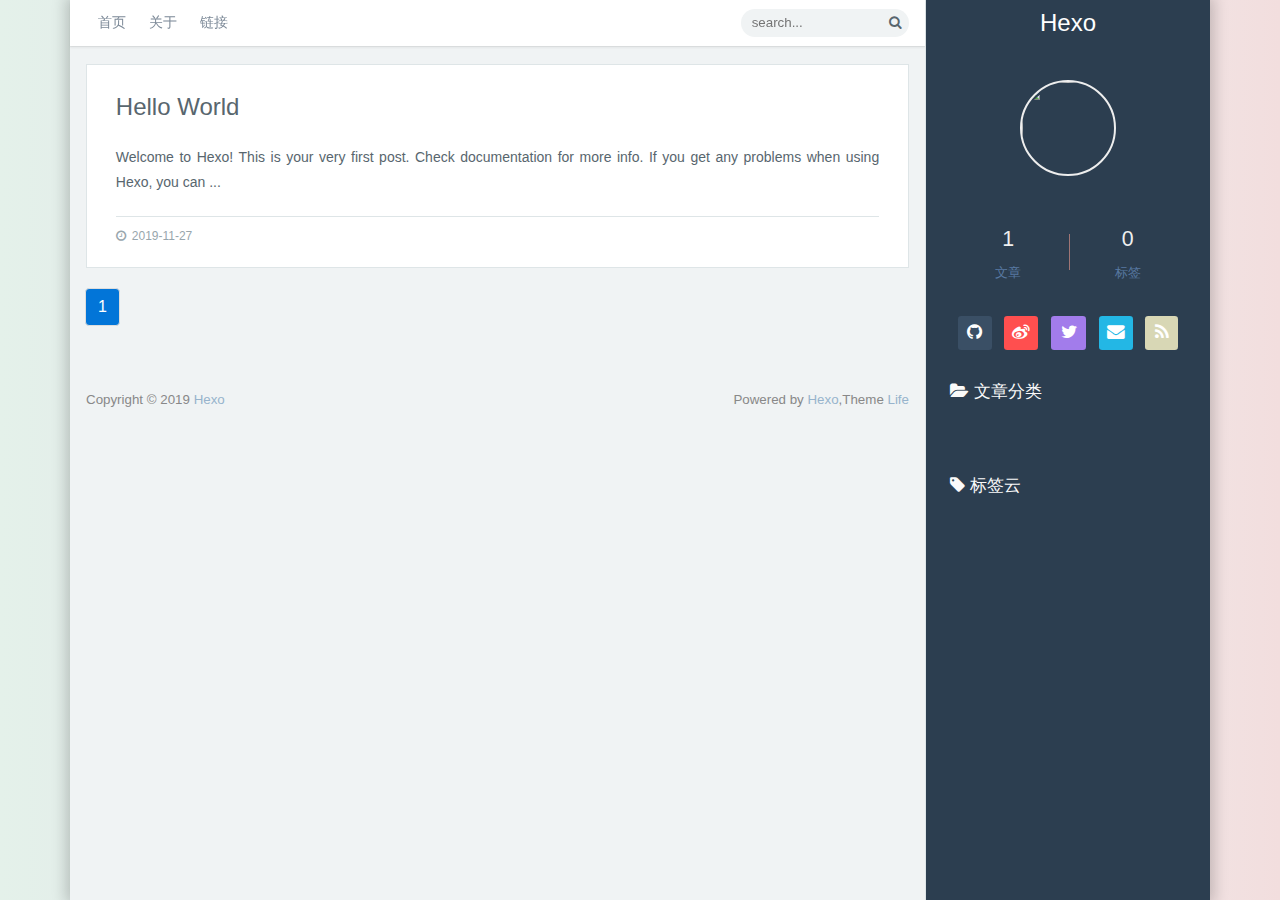
==== archives/index.html @ 5ae87227 "Site updated: 2019-11-27 18:50:11" ====
<!doctype html>
<html lang="en">
<head>
  <meta charset="UTF-8">
  <meta http-equiv="X-UA-Compatible" content="IE=edge, chrome=1">
  <meta name="renderer" content="webkit">
  <meta name="viewport" content="width=device-width, initial-scale=1, maximum-scale=1, shrink-to-fit=no", user-scalable=no">
  <title>ArchivesHexo</title>
  <link rel="shortcut icon" href="">
  
    
    
      <link rel="stylesheet" href="/css/bootstrap.min.css">
    
      <link rel="stylesheet" href="/css/font-awesome.min.css">
    
      <link rel="stylesheet" href="/css/atom-one-dark.css">
    
      <link rel="stylesheet" href="/css/jquery.fancybox.css">
    
      <link rel="stylesheet" href="/css/nprogress.min.css">
    
      <link rel="stylesheet" href="/css/valine.css">
    
      <link rel="stylesheet" href="/css/life.css">
    
  

  

  <!-- jQuery first, then Tether, then Bootstrap JS. -->
  
  
  
    <script src="/js/jquery-2.2.4.min.js"></script>
  
    <script src="https://cdn1.lncld.net/static/js/3.1.0/av-min.js"></script>
  
    <script src="/js/jquery.pjax.js"></script>
  
    <script src="/js/nprogress.min.js"></script>
  
    <script src="/js/tether.min.js"></script>
  
    <script src="/js/bootstrap.min.js"></script>
  
    <script src="/js/highlight.min.js"></script>
  
    <script src="/js/highlightjs-line-numbers.min.js"></script>
  
    <script src="/js/jquery.fancybox.js"></script>
  
    <script src="/js/jquery.qrcode.min.js"></script>
  
    <script src="/js/Valine.min.js"></script>
  
  
</head>
<body>
<script>AV.init({appId:'',appKey:''});</script>
<script type="text/javascript">
      var config = {
            ClasS: 'Counter',
            el:'.views',
            elP: '.views-post'
      }
</script>
<div class="container">
    <div class="row blog-box-shadow">
        <!--博客主栏开始-->
        <div class="col-xl-9 col-lg-12 blog-main" id="pjax-box">
            <header class="blog-header">
                <a href="http://yoursite.com" class="blog-header-mobile-title">Hexo</a>
                <a href="javascript:;" target="_blank" rel="noopener" class="blog-header-navbar-btn"><i class="fa fa-bars"></i></a>
                <nav class="blog-header-navbar blog-header-fixed">
                    <ul class="blog-navbar-links">
                        
                          <li class="blog-nav-item"><a href="/" class="transition">首页</a></li>
                        
                          <li class="blog-nav-item"><a href="/about/" class="transition">关于</a></li>
                        
                          <li class="blog-nav-item"><a href="/links/" class="transition">链接</a></li>
                        
                        <div class="blog-navbar-right">
                            <form action="">
                                <div class="input-group">
                                    <input type="text" class="blog-header-search" placeholder="search...">
                                    <buttn type="submit" class="blog-header-search-btn"><i class="fa fa-search"></i></buttn>
                                </div>
                            </form>
                        </div>
                    </ul>
                </nav>
            </header>
                
<div class="blog-main-post">
	<div class="index-post-br"></div>
  



<article class="blog-post-block">
    

    <div class="blog-post-block-padding">
        <a href="/2019/11/27/hello-world/">Hello World</a>
        <section>
            
                
                Welcome to Hexo! This is your very first post. Check documentation for more info. If you get any problems when using Hexo, you can
                ...
            
        </section>
        <footer>
        
            <time datetime="2019-11-27T10:10:55.042Z"><i class="fa fa-clock-o"></i>2019-11-27</time>
        
        
        
        
        
        </footer>
    </div>
</article>



  
    <nav id="pagination" class="blog-pagination">
            <span class="page-number current">1</span>
    </nav>

 </div>

                
            <footer class="blog-footer">
                <p class="blog-footer-left">Copyright ©  2019 <a href="http://yoursite.com">Hexo</a></p>
                <p class="blog-footer-right">Powered by <a href="https://hexo.io" target="_blank">Hexo</a>,Theme <a href="https://note.isweic.com/themes-life/" target="_blank">Life</a></p>
            </footer>
        </div><!--博客主栏结束-->
        <!--博客侧边栏开始-->
        <div class="col-xl-3 blog-sidebar">
            <div class="blog-sidebar-title">
                <a href="">Hexo</a>
            </div>
            <div class="blog-sidebar-logo">
                <img src="http://dl.weic96.cn/logo.png">
            </div>
            <div class="blog-sidebar-count blog-sidebar-padding">
                <div class="blog-sidebar-count-left">
                    <p class="blog-sidebar-count-p">1</p>
                    <span class="blog-sidebar-count-span">文章</span>
                </div>
                <div class="blog-sidebar-count-right">
                    <p class="blog-sidebar-count-p">0</p>
                    <span class="blog-sidebar-count-span">标签</span>
                </div>
                <div style="clear: both;"></div>
            </div>
            <div class="blog-sidebar-icon blog-sidebar-padding">
                <ul>
                    <li><a href="" class="icon-github" target="_blank" data-toggle="tooltip" data-placement="top" title="Github"><i class="fa fa-github"></i></a></li>
                    <li><a href="" class="icon-weibo" target="_blank" data-toggle="tooltip" data-placement="top" title="新浪微博"><i class="fa fa-weibo"></i></a></li>
                    <li><a href="" class="icon-twitter" target="_blank" data-toggle="tooltip" data-placement="top" title="Twitter"><i class="fa fa-twitter"></i></a></li>
                    <!--<li><a href="" class="icon-facebook" target="_blank" data-toggle="tooltip" data-placement="top" title="FaceBook"><i class="fa fa-facebook"></i></a></li>-->
                    <li><a href="mailto:" class="icon-email" data-toggle="tooltip" data-placement="top" title="E-Mail"><i class="fa fa-envelope"></i></a></li>
                    <li><a href="" class="icon-rss" data-toggle="tooltip" target="_blank" data-placement="top" title="RSS"><i class="fa fa-rss"></i></a></li>
                </ul>
            </div>
            <div class="blog-sidebar-categories">
                <h4 class="blog-sidebar-h4"><i class="fa fa-folder-open"></i>&nbsp;文章分类</h4>
                <ul class="list-group blog-sidebar-padding">
                  
                </ul>
            </div>
            <div class="blog-sidebar-tags">
                <h4 class="blog-sidebar-h4"><i class="fa fa-tag"></i>&nbsp;标签云</h4>
                <ul class="blog-sidebar-tags-ul blog-sidebar-padding">
                  
                </ul>
            </div>
            <script>
              // 博客侧栏标签云随机色
              var tag_cloud = $('.tag-could');
              tag_cloud.each(function () {
                  var Cnum = 9;
                  var Crand = parseInt(Math.random() * Cnum);
                  $(this).addClass("tag-could" + Crand);
              })
            </script>
            <!--返回顶部按钮-->
            <div class="retop">
                <i class="fa fa-angle-up"></i>
            </div>
        </div><!--博客侧边栏结束-->
    </div>
</div>
<script src="/js/LeanStatistics.min.js"></script>
<script src="/js/Life.js"></script>
<script type="text/javascript">
    hljs.initHighlightingOnLoad();
    hljs.initLineNumbersOnLoad();
    otherF();
    LeanStatistics();
    $(document).pjax('a', '#pjax-box', {fragment:'#pjax-box', timeout:8000}).on('pjax:complete', function() {
      $('pre code').each(function(i, block){
        hljs.highlightBlock(block);
      })
      $('code.hljs').each(function(i, block) {
        hljs.lineNumbersBlock(block);
      });
      LeanStatistics();
    }).on('pjax:start', function() { NProgress.start(); }).on('pjax:end',   function() {
      NProgress.done();
      otherF();
    });
</script>
</body>
</html>
---- css/atom-one-dark.css ----
/*

Atom One Dark by Daniel Gamage
Original One Dark Syntax theme from https://github.com/atom/one-dark-syntax

base:    #282c34
mono-1:  #abb2bf
mono-2:  #818896
mono-3:  #5c6370
hue-1:   #56b6c2
hue-2:   #61aeee
hue-3:   #c678dd
hue-4:   #98c379
hue-5:   #e06c75
hue-5-2: #be5046
hue-6:   #d19a66
hue-6-2: #e6c07b

*/

.hljs {
  display: block;
  overflow-x: auto;
  padding: 0.5em;
  color: #abb2bf;
  /*background: #282c34;*/
  background: #3c4657;
}

.hljs-comment,
.hljs-quote {
  color: #5c6370;
  font-style: italic;
}

.hljs-doctag,
.hljs-keyword,
.hljs-formula {
  color: #c678dd;
}

.hljs-section,
.hljs-name,
.hljs-selector-tag,
.hljs-deletion,
.hljs-subst {
  color: #e06c75;
}

.hljs-literal {
  color: #56b6c2;
}

.hljs-string,
.hljs-regexp,
.hljs-addition,
.hljs-attribute,
.hljs-meta-string {
  color: #98c379;
}

.hljs-built_in,
.hljs-class .hljs-title {
  color: #e6c07b;
}

.hljs-attr,
.hljs-variable,
.hljs-template-variable,
.hljs-type,
.hljs-selector-class,
.hljs-selector-attr,
.hljs-selector-pseudo,
.hljs-number {
  color: #d19a66;
}

.hljs-symbol,
.hljs-bullet,
.hljs-link,
.hljs-meta,
.hljs-selector-id,
.hljs-title {
  color: #61aeee;
}

.hljs-emphasis {
  font-style: italic;
}

.hljs-strong {
  font-weight: bold;
}

.hljs-link {
  text-decoration: underline;
}
/*代码行号*/
.hljs-line-numbers{
  background-color: #3a4f65;
}
/*.hljs {
  border: 0;
  font-size: 12px;
  display: block;
  margin: 0;
  width: 100%;
}
.hljs ul {
  list-style: decimal;
  margin: 0px 0px 0 40px;
  padding: 0px;
  color: #e0d3d3;
}
.hljs ul li {
  list-style: decimal-leading-zero;
  border-left: 1px solid #3a4f65;
  padding: .4em;
  padding-left: .8em;
  margin: 0;
  line-height: 16px;
}
.hljs ul li:nth-of-type(even) {
  color: inherit;
}*/
/*代码行号*/
---- css/valine.css ----
.valine *{box-sizing:border-box;font-size:.8rem;line-height:1.42857143;color:#555;transition:all .3s ease}.valine .vwrap{margin-bottom:15px;overflow:hidden;position:relative}.valine .vwrap .vcontrol{background:#fdfdfd;font-size:0;display:flex;}.valine .vwrap .vcontrol .vident{font-size:14px;width:100%;display:flex;padding:5px 0;vertical-align:middle}.valine .vwrap .vcontrol .vident .vinput{margin-right:8px;background:#fafdff;border:.06em solid #edf4f8;color:#718c98;}.valine .veditor:focus,.valine .vwrap .vcontrol .vident .vinput:focus{border-color:#c3e5ff;outline:0;}.valine .vwrap .vcontrol .vident .vinput{}.valine .vwrap .vcontrol .vright{font-size:14px;padding:5px 0;display:inline-block;width:15%;text-align:right;vertical-align:middle;}@media screen and (max-width:520px){.valine .vwrap .vcontrol .vident{width:70%;}.valine .vwrap .vcontrol .vident .vinput{width:80%;}.valine .vwrap .vcontrol .vright{width:30%;}}.valine .vwrap .vcontrol input{background:transparent;}.valine .vwrap .vmark{position:absolute;background:rgba(0,0,0,0.65);width:100%;height:100%;left:0;top:0;}.valine .vwrap .vmark .valert{padding:15px 0;}.valine .vwrap .vmark .valert .vtext{color:#fff;padding:15px;font-size:1rem;}.valine .vwrap .vmark .valert .vcode{background:none;border:0;border-bottom:1px solid #edf4f8;}.valine .vwrap .vmark .valert .vcode:focus{border-color:#c3e5ff;}@media screen and (max-width:720px){.valine .vwrap .vmark .valert{padding:30px 0;}.valine .vwrap .vmark .valert .vtext{color:#fff;padding:10px;}}.vbtns{display:flex;padding:0 10px;}.vbtns>button{}.valine .info{font-size:0;padding:.3rem 0;border-bottom:2px dashed rgba(0,0,0,0.08);}.valine .info .count,.valine .info .power{font-size:.875rem;display:inline-block;width:50%;vertical-align:middle;padding:0;color:#333;}.valine .info .power{font-size:.7rem;color:#333;}.valine .info .power>a{color:#4285f4;font-weight:bold;}.valine a{text-decoration:none;color:#555;}.valine a:hover{color:#222;}.valine ul,.valine li{list-style:none;margin:0 auto;padding:0;}.valine .txt-center{text-align:center;}.valine .txt-right{text-align:right;}.valine .pd5{padding:5px;}.valine .pd10{padding:10px;}.valine .veditor{width:100%;height:80px;}.valine .vinput{border:none;resize:none;outline:none;padding:10px;max-width:100%;background:#fafdff;border:.06em solid #edf4f8;color:#718c98;}.valine .vbtn{display:inline-block;background:#33b1ff;border:.06em solid #edf4f8;margin-bottom:0;font-weight:400;text-align:center;vertical-align:middle;-ms-touch-action:manipulation;touch-action:manipulation;cursor:pointer;border:1px solid transparent;white-space:nowrap;padding:12px 10px;font-size:14px;line-height:1.42857143;border-radius:4px;-webkit-user-select:none;-moz-user-select:none;-ms-user-select:none;user-select:none;outline:none;min-width:60px;max-width:100%;width:100%;color:#fff;}.valine .veditor{width:99.9%;height:150px;background:url(../images/textbg.png);background-size:contain;background-repeat:no-repeat;background-position:right;background-color:#fafdff;resize:none;outline:none;padding:5px;max-width:100%;border:.06em solid #edf4f8;border-radius:4px;color:#718c98;font-size:.9rem;-webkit-transition:border-color ease-in-out .15s,-webkit-box-shadow ease-in-out .15s;transition:border-color ease-in-out .15s,-webkit-box-shadow ease-in-out .15s;-o-transition:border-color ease-in-out .15s,box-shadow ease-in-out .15s;transition:border-color ease-in-out .15s,box-shadow ease-in-out .15s;transition:border-color ease-in-out .15s,box-shadow ease-in-out .15s,-webkit-box-shadow ease-in-out .15s;}.valine .vbtn+.vbtn{margin-left:1.25rem}.valine .vbtn:active,.valine .vbtn:hover{color:#3090e4;border-color:#c3e5ff;background-color:#fff}.valine .vempty{padding:1.25px;text-align:center;color:#999;margin-top:2rem;}.valine .vlist{}.valine .vlist .vcard{position:relative;margin-top:1.625rem;}.valine .vlist .vcard .vhead .vimg{width:3.125rem;height:3.125rem;float:left;border-radius:50%;margin-right:.625rem}.valine .vlist .vcard .vhead cite{font-size:1rem;font-style:normal;color:#F55852;margin:0;}.valine .vlist .vcard .vhead cite a{color:#F55852;color:#4c4c4c;font-weight:bolder;}.valine .vlist .vcard .vhead cite a:hover{color:#D7191A}.valine .vlist .vcard .vhead cite .floor{position:absolute;right:0;top:1.25rem;font-size:.565rem;line-height:.565rem;font-weight:500;border-radius:.625rem;display:inline-block;background-color:#f0f0f0;color:#ccc;padding:3px 5px;font-style:normal}.valine .vlist .vcard .vhead .vtime{color:#b3b3b3;font-size:.75rem;line-height:1}.valine .vlist .vcard .vhead .vfooter{padding:5px 0;padding-top:2px;}.valine .vlist .vcard .vhead .vat{display:inline-block;font-size:.7rem;color:#33b1ff;cursor:pointer;float:right;}.valine .vlist .vcard section{overflow:hidden}.valine .vlist .vcard .vcontent{word-wrap:break-word;white-space:pre-wrap;word-break:break-all;text-align:justify;margin-bottom:.75rem;color:#58666e;font-size:.875rem;line-height:2;position:relative}.valine .vlist .vcard .vcontent .at{color:#33b1ff;}.valine .vlist .vcard .vcontent p{margin-bottom:12px;}.valine .vlist .vcard .vcontent a{font-size:.875rem}.valine .vlist .vcard .vcontent pre,.valine .vlist .vcard .vcontent .code,.valine .vlist .vcard .vcontent code{overflow:auto;padding:2px 6px;word-wrap:break-word;color:#555;background:#f5f2f2;border-radius:3px;font-size:.875rem;margin:5px 0}.valine .vlist .vcard .vcontent code{display:inline-block;vertical-align:middle;font-style:normal}.valine .vlist .vcard .vcontent.expand{cursor:pointer;max-height:11.25rem;overflow:hidden}.valine .vlist .vcard .vcontent.expand:before{display:block;content:"";position:absolute;width:100%;left:0;top:0;bottom:3.15rem;pointer-events:none;background:linear-gradient(180deg,rgba(255,255,255,0),rgba(255,255,255,0.9))}.valine .vlist .vcard .vcontent.expand:after{display:block;content:"Click on expand";text-align:center;color:#828586;position:absolute;width:100%;height:3.15rem;line-height:3.15rem;left:0;bottom:0;pointer-events:none;background:rgba(255,255,255,0.9)}.valine .vpage{padding:.35rem}.valine .vpage i{display:inline-block;padding:.05rem .65rem;font-size:.785rem;border:1px solid #f0f0f0;font-style:normal;cursor:pointer}.valine .vpage i+i{margin-left:.35rem}.valine .vpage i.active{border:none;color:#ccc;cursor:default}.valine .clear{content:'';display:block;clear:both}.valine .spinner{margin:0.625rem auto;width:3.15rem;height:1.875rem;text-align:center;font-size:10px}.valine .spinner>div{background-color:#9c9c9c;height:100%;width:.375rem;margin-right:0.19rem;display:inline-block;-webkit-animation:sk-stretchdelay 1.2s infinite ease-in-out;animation:sk-stretchdelay 1.2s infinite ease-in-out}.valine .spinner .r2{-webkit-animation-delay:-1.1s;animation-delay:-1.1s}.valine .spinner .r3{-webkit-animation-delay:-1.0s;animation-delay:-1.0s}.valine .spinner .r4{-webkit-animation-delay:-0.9s;animation-delay:-0.9s}.valine .spinner .r5{-webkit-animation-delay:-0.8s;animation-delay:-0.8s}@-webkit-keyframes sk-stretchdelay{0%,40%,100%{-webkit-transform:scaleY(0.4)}20%{-webkit-transform:scaleY(1)}}@keyframes sk-stretchdelay{0%,40%,100%{transform:scaleY(0.4);-webkit-transform:scaleY(0.4)}20%{transform:scaleY(1);-webkit-transform:scaleY(1)}}
---- css/life.css ----
body{color:#58666e;font-family:"Exo 2","Trebuchet MS",Helvetica,Arial,'PingFang SC','Hiragino Sans GB','STHeiti Light','Microsoft YaHei',SimHei,'WenQuanYi Micro Hei',sans-serif;background:-webkit-linear-gradient(180deg,#f2dede,#f0f3f4,#e1e1ea,#e4f1ea);background:-o-linear-gradient(180deg,#f2dede,#f0f3f4,#e1e1ea,#e4f1ea);background:-moz-linear-gradient(left,#f2dede,#f0f3f4,#e1e1ea,#e4f1ea)}.btn-outline-info.focus,.btn-outline-info:focus,.btn.focus,.btn:focus,a,a:focus,a:hover input,button,button:focus,input:focus{outline:0;-webkit-box-shadow:0 0 0 2px transparent;box-shadow:0 0 0 2px transparent}a:active,a:hover,a:link{text-decoration:none;outline:0}input{outline:0}textarea{resize:none}.list-group-item{background:0 0;padding:.4rem .8rem;border:1px solid #416382}.badge-default{background:#3a4f65;color:#fafafa}.tooltip{font-size:9pt;font-weight:200}.tooltip-inner{background:#3a4f65}.tooltip.bs-tether-element-attached-bottom .tooltip-inner::before,.tooltip.tooltip-top .tooltip-inner::before{border-top-color:#3a4f65}.dropdown-menu{padding:0}.dropdown-item{padding:8px;font-size:11pt;color:inherit}.transition{-webkit-transition:all 3s;-moz-transition:all 3s;-ms-transition:all 3s;-o-transition:all 3s;transition:all .3s}.retop{cursor:pointer;position:fixed;width:284px;bottom:0;z-index:999;text-align:center;padding:.4em 0;background:#2c3e50;-webkit-box-shadow:-4px 0 .5em .4em rgba(0,0,0,.06);-moz-box-shadow:-4px 0 .5em .4em rgba(0,0,0,.06);box-shadow:-4px 0 .5em .4em rgba(0,0,0,.06)}.retop>i{font-size:18pt;color:#fafafa}.page-hight{height:1200px}.blog-header{padding:0;height:auto}.blog-header-fixed{position:fixed;top:0;width:855px;z-index:999}.blog-header .blog-header-navbar{padding:5px 0;background:#fff;-webkit-box-shadow:0 2px 2px rgba(0,0,0,.05),0 1px 0 rgba(0,0,0,.05);-moz-box-shadow:0 2px 2px rgba(0,0,0,.05),0 1px 0 rgba(0,0,0,.05);box-shadow:0 2px 2px rgba(0,0,0,.05),0 1px 0 rgba(0,0,0,.05)}.blog-navbar-links{list-style:none;padding:0 1em}.blog-navbar-links>li{float:left}.blog-navbar-links .blog-nav-item a{position:relative;display:inline-block;font-size:.9rem;padding:.5em .8em;color:#7d8a98}.blog-nav-item a:hover{color:#c1aee6}.blog-nav-item>a>i{padding-right:.4em}.blog-nav-item>a>i:before{font-weight:200}.blog-navbar-right{float:right;padding-top:.24em}.blog-header-search{display:inline-block;padding:.2em .8em;font-size:10pt;color:#58666e;background:#f0f3f4;border:none;border-bottom-left-radius:180px;border-top-left-radius:180px;width:140px}.blog-header-search-btn{display:inline-block;-webkit-appearance:none;-moz-appearance:none;appearance:none;padding:4px 8px;background:#f0f3f4;border:none;color:#58666e;font-size:10pt;font-weight:200;border-bottom-right-radius:180px;border-top-right-radius:180px}.blog-box-shadow{-webkit-box-shadow:0 0 30px rgba(0,0,0,.3);-moz-box-shadow:0 0 4px 4px rgba(255,255,255,.3);box-shadow:0 0 14px 4px rgba(0,0,0,.2)}.blog-header .blog-header-navbar-btn{display:none}.blog-header-mobile-title{display:none}.blog-main{background:#f0f3f4;padding:0}.blog-main-post{padding:4em 1em}.blog-post-block{width:100%;background:#fff;margin-bottom:20px;border:1px solid #dee5e7;padding:0;padding-bottom:1.4em}.blog-post-block-img{width:100%;height:220px;overflow:hidden}.blog-post-block-img>img{width:100%;min-height:100%}.blog-post-block-padding>a{display:block;font-size:1.5em;padding-top:1em;padding-bottom:.6em;margin:0;color:#58666e;font-weight:200}.blog-post-block-padding{padding:0 1.8em}.blog-post-block-padding>section{font-size:10.5pt;line-height:1.8em;color:#58666e;padding:.4em 0}.blog-post-block-padding>section img{max-width:100%;min-height:100%}.blog-post-block-padding>footer{border-top:1px solid #dee5e7;padding-top:.8em;font-size:9pt}.blog-post-block-padding>footer>time{margin-right:1.4em;color:#98a6ad}.blog-post-block-padding>footer>time>i{color:#98a6ad;margin-right:.5em}.blog-post-block-padding>footer>span{margin-right:1.4em;color:#98a6ad}.blog-post-block-padding>footer>span>a{color:#98a6ad}.blog-post-block-padding>footer>span>i{color:#98a6ad;margin-right:.5em}.blog-pagination :first-child{border-top-left-radius:4px;border-bottom-left-radius:4px}.blog-pagination>.space,.blog-pagination>a{position:relative;display:inline-block;padding:.5rem .75rem;margin-left:-1px;line-height:1.25;color:#0275d8;background-color:#fff;border:1px solid #ddd;border-radius:2px}.blog-pagination .current{position:relative;display:inline-block;padding:.5rem .75rem;margin-left:-1px;line-height:1.25;color:#fff;background-color:#0275d8;border:1px solid #ddd}.blog-pagination :last-child{border-top-right-radius:4px;border-bottom-right-radius:4px}.pagination-typecho ol{list-style:none;padding:0}.pagination-typecho ol li{display:inline-block;position:relative;margin-left:-1px;line-height:1.25;border:1px solid #ddd;border-radius:2px}.pagination-typecho ol li a,.pagination-typecho ol li span{display:inline-block;padding:.5rem .75rem;color:#0275d8;background-color:#fff}.page-navigator .current{position:relative;display:inline-block;padding:0;margin-left:-1px;line-height:1.25;border:1px solid #ddd}.page-navigator .current a{display:inline-block;padding:.5rem .75rem;color:#fff;background-color:#0275d8}.blog-sidebar{position:relative;padding:1em 0;padding-top:0;height:auto;background:#2c3e50;border-left:1px solid #dee5e7}.blog-sidebar-padding{padding-left:1.4em;padding-right:1.4em}.blog-sidebar-title{margin-bottom:2em;position:fixed;width:284px;background:#2c3e50;z-index:999}.blog-sidebar-title>a{display:block;text-align:center;font-size:18pt;font-weight:200;color:#fff;padding:5px 0}.blog-sidebar-title-shadow{-webkit-box-shadow:0 .5em .4em rgba(0,0,0,.06);-moz-box-shadow:0 .5em .4em rgba(0,0,0,.06);box-shadow:0 .5em .4em rgba(0,0,0,.06)}.blog-sidebar-logo{padding-bottom:3em;padding-top:5em}.blog-sidebar-logo>img{display:block;margin:0 auto;width:6em;height:6em;border-radius:180px;border:2px solid #eee}.blog-sidebar-h4{position:relative;font-size:1em;color:#fafafa;font-weight:200;font-size:13pt;margin-bottom:1.5em;padding-left:1.4em;padding-right:1.4em;padding-bottom:1em}.blog-sidebar-icon{height:auto;margin-bottom:2em}.blog-sidebar-icon>ul{overflow:hidden;padding:0;margin:0;text-align:center}.blog-sidebar-icon>ul>li{display:inline;list-style:none;padding:4px}.blog-sidebar-icon>ul>li>a{display:inline-block;border-radius:.2em}.blog-sidebar-icon>ul>li>a>i{font-size:1.1em;color:#fff}.icon-github{padding:.3em .6em;background:#3a4f65}.icon-weibo{padding:.3em .5em;background-color:#ff4f4f}.icon-email{padding:.3em .5em;background:#23b7e5}.icon-rss{padding:.3em .6em;background:#d8d7b5}.icon-twitter{padding:.3em .6em;background:#a27ceb}.icon-facebook{padding:.3em .78em;background:#3b5998}.blog-sidebar-count{margin-bottom:2em}.blog-sidebar-count-left{position:relative;width:50%;height:auto;text-align:center;float:left}.blog-sidebar-count-left:before{position:absolute;top:.6em;right:-.1em;content:'';width:1px;height:60%;background-color:#a07575}.blog-sidebar-count-right{width:50%;height:auto;text-align:center;float:left}.blog-sidebar-count-p{color:#efefef;font-size:16pt;margin-bottom:.2em}.blog-sidebar-count-span{color:#5879a2;font-size:10pt}.blog-sidebar-categories{margin-bottom:2em}.list-group-item>a{color:#efdcdc;font-size:10pt;font-weight:400}.blog-sidebar-tags>ul{margin:0}.blog-sidebar-tags>ul>li{list-style:none;display:inline-block}.tag-could{display:inline-block;padding:.2em .4em;margin:.2em 0;font-size:8pt;border-radius:.2em}.tag-could0{background-color:#ff5656;color:#fff}.tag-could1{background-color:#818a91;color:#fff}.tag-could2{background-color:#e0d3d3;color:#5474a0}.tag-could3{background-color:#0275d8;color:#fff}.tag-could4{background-color:#5cb85c;color:#fff}.tag-could5{background-color:#5bc0de;color:#fff}.tag-could6{background-color:#f0ad4e;color:#fff}.tag-could7{background-color:#d9534f;color:#fff}.tag-could8{background-color:#d8d7b5;color:#fff}.tag-could9{background-color:#23b7e5;color:#fff}.blog-footer{bottom:1em;padding:0 1.2em;font-size:10pt;color:#888;width:100%}.blog-footer a{font-size:10pt;color:#97b3cc}.blog-footer>.blog-footer-left{float:left}.blog-footer>.blog-footer-right{float:right}.blog-post-page-title{padding-top:4em;padding-bottom:1em;padding-left:1em;padding-right:1em;background-color:#f6f8f8;border-bottom:1px solid #dee5e7}.blog-post-page-title>h4{margin-bottom:.4em;font-size:18pt;font-weight:200;color:#58666e}.blog-post-page-title>span,.blog-post-page-title>time{font-size:10pt;color:#8a9ba0}.blog-post-page-title>span{padding:0 .6em}.blog-post-page-title>span>a{color:#8a9ba0}.blog-post-page-title i{font-size:10pt;color:#8a9ba0;padding-right:.4em}.blog-post-page-breadcrumb{background-color:#fff;padding:.4em;font-size:10pt;color:#555}.blog-post-page-box{padding:1.5em 1em}.blog-post-page-content{padding:1.8em;margin-bottom:0}section{font-size:11pt;color:#58666e;line-height:32px;text-align:justify;margin-bottom:15px}code,hr,img,ol,pre,section p,ul{margin-bottom:30px}section pre{line-height:24px}section code{line-height:24px}section ul{list-style:disc;list-style-position:inherit}section ul ul{padding-left:18px;list-style:circle;list-style-position:inherit;margin-bottom:0}section mark{background:0 0;color:#8eaef9}section ol{padding-left:0;list-style:decimal;list-style-position:inside}section ol ol{padding-left:24px;list-style:lower-alpha;list-style-position:inside;margin-bottom:0}section a{display:inline-block;color:#f55852;padding-left:.2em;padding-right:.2em}section a:hover{color:#ff6efe}section blockquote{color:#8ba2af;background-color:#2c3e50;border-left:6px solid #ff4f4f;padding:.4em;padding-left:.6em;position:relative;line-height:30px;margin-bottom:30px;font-size:11pt;font-weight:200}section blockquote>p{margin-bottom:0}section hr{border:0;border-bottom:2px dashed #5bc0de}section img{box-shadow:0 2px 10px 2px rgba(0,0,0,.1);max-width:100%;width:100%;display:block;margin:30px auto;border:none}h2,h3,h4,h5,h6,section h1{color:#67798c}section h1{font-size:20pt;margin-top:26px;margin-bottom:30px;padding:.4em 1.8em;margin-left:-1.8em;margin-right:-1.8em}section h2{font-size:18pt;margin-top:22px;margin-bottom:30px;padding:.4em 1.7em;margin-left:-1.32em;margin-right:-1.2em}section h3{font-size:16pt;margin-top:20px;margin-bottom:30px;padding:.4em .9em;margin-left:-1.5em;margin-right:-1.35em}section h4{font-size:14pt;margin-top:14px;margin-bottom:28px;padding:.4em 1.1em;margin-left:-1.7em;margin-right:-1.52em}section h5{font-size:13pt;margin-top:14px;margin-bottom:26px;padding:.4em 1.2em;margin-left:-1.83em;margin-right:-1.64em}section h6{font-size:12pt;margin-top:14px;margin-bottom:24px;padding:.4em 1.4em;margin-left:-2em;margin-right:-1.8em}.blog-post-page-content section h1,.blog-post-page-content section h2,.blog-post-page-content section h3,.blog-post-page-content section h4,.blog-post-page-content section h5,.blog-post-page-content section h6{font-weight:200;background:#e8f9ff;border-left:3px solid #77889a}.blog-post-page-tags{border-top:1px solid #dee5e7;padding-top:.8em}.blog-post-page-tags>a{display:inline-block;padding:.3em .4em;margin:.2em;font-size:9pt;border-radius:.2em}.blog-post-page-readmore{padding:1.5em 1em}.blog-post-page-readmore-prev{float:left}.blog-post-page-readmore-next{float:right}.blog-post-page-readmore-next,.blog-post-page-readmore-prev{display:block;border:1px solid #dee5e7;border-radius:180px;background-color:#fff;padding:.4em 1em;font-size:10pt;color:inherit}#post-donate-btn,#post-qrcode-btn,.post-comments-btn{cursor:pointer}.post-donate-content{padding:0 .8em;text-align:center}.post-qrcode-content{padding:0 .8em;text-align:center}.post-qrcode-content>p{text-align:center}.post-donate-content-img{width:100%;height:auto;border:2px solid #999}.post-qrcode-content-img{display:block;margin:0 auto;width:150px;height:150px;border:2px solid #999}.comments-number-box{width:100%;border-bottom:2px dashed #f0f3f4}.comments-number-box .comments-number{display:inline-block;margin:0;padding-bottom:.3rem}.comment-list{padding:0;margin:0;margin-bottom:2em;list-style:none;overflow-y:auto}.comment-list>li{overflow:auto;margin-bottom:1.5em;position:relative}.comments-author-img{margin-right:.6em;float:left}.comments-author-img img{border-radius:180px;margin:0}.comments-author-name{font-size:11pt;color:#777}.comments-author-name a{font-size:11pt;color:#777}.comments-author-tags{background-color:#0275d8;color:#fff;display:inline-block;padding:.1em .2em;margin:.2em 0;font-size:6pt;border-radius:.2em}.comments-time{font-size:9pt;color:#5bc0de}.comments-content{color:#58666e;font-size:10pt;font-weight:200}.comments-main{float:left}.comment-children{margin-left:2.5em;margin-top:1em}.comment-children>ol{margin:0}.comment-children>ol>li{margin:0;border-bottom:none}.comments-reply-btn{position:absolute;top:0;right:0}.comments-reply-btn a{font-size:6pt;color:#5bc0de}.vcontrol{background:#fdfdfd;font-size:0;display:flex}.vcontrol .vident{font-size:14px;width:100%;display:flex;padding:5px 0;vertical-align:middle}.vcontrol .vident .vinput{margin-right:8px;background:#fafdff;border:.06em solid #edf4f8;color:#718c98}.vcontrol .vident .vinput:focus{border-color:#c3e5ff;outline:0}.vcontrol .vright{font-size:14px;padding:5px 0;display:inline-block;width:15%;text-align:right;vertical-align:middle}@media screen and (max-width:520px){.vcontrol .vident{width:70%}.vcontrol .vident .vinput{width:80%}.vcontrol .vright{width:30%}}.vcontrol input{background:0 0}.vmark{position:absolute;background:rgba(0,0,0,.65);width:100%;height:100%;left:0;top:0}.vmark .valert{padding:15px 0}.vmark .valert .vtext{color:#fff;padding:15px;font-size:1rem}.vmark .valert .vcode{background:0 0;border:0;border-bottom:1px solid #edf4f8}.vmark .valert .vcode:focus{border-color:#c3e5ff}@media screen and (max-width:720px){.vmark .valert{padding:30px 0}.vmark .valert .vtext{color:#fff;padding:10px}}.vbtns{display:flex;padding:0 10px}.veditor{width:100%;height:150px;background:url(../images/textbg.png);background-size:contain;background-repeat:no-repeat;background-position:right;background-color:#fafdff;resize:none;outline:0;padding:5px;max-width:100%;border:.06em solid #edf4f8;border-radius:4px;color:#718c98;font-size:.9rem;-webkit-transition:border-color ease-in-out .15s,-webkit-box-shadow ease-in-out .15s;transition:border-color ease-in-out .15s,-webkit-box-shadow ease-in-out .15s;-o-transition:border-color ease-in-out .15s,box-shadow ease-in-out .15s;transition:border-color ease-in-out .15s,box-shadow ease-in-out .15s;transition:border-color ease-in-out .15s,box-shadow ease-in-out .15s,-webkit-box-shadow ease-in-out .15s}.veditor:focus,.vwrap .vcontrol .vident .vinput:focus{border-color:#c3e5ff;outline:0}.vcontrol .vright{font-size:14px;padding:5px 0;display:inline-block;width:15%;text-align:right;vertical-align:middle}@media screen and (max-width:520px){.vcontrol .vident{width:70%}.vcontrol .vident .vinput{width:80%}.vcontrol .vright{width:30%}}.vbtn{display:inline-block;background:#33b1ff;border:.06em solid #edf4f8;margin-bottom:0;font-weight:400;text-align:center;vertical-align:middle;-ms-touch-action:manipulation;touch-action:manipulation;cursor:pointer;border:1px solid transparent;white-space:nowrap;padding:12px 10px;font-size:14px;line-height:1.42857143;border-radius:4px;-webkit-user-select:none;-moz-user-select:none;-ms-user-select:none;user-select:none;outline:0;min-width:60px;max-width:100%;width:100%;color:#fff}.cancel-comment-reply{position:absolute;top:0;right:0;display:none}.blog-search-page-title>h4>a{color:#2c3e50;font-size:inherit;font-weight:200;padding:0 .4em}.links-block-div{display:block;width:100%;margin:.8em 0}.links-block-btn{overflow:hidden}@media screen and (max-width:1200px){.blog-header-fixed{width:960px}.blog-sidebar{display:none}}@media screen and (max-width:990px){.blog-header-fixed{width:720px}}@media screen and (max-width:770px){.blog-header-fixed{width:540px}}@media screen and (max-width:575px){.blog-header{position:fixed;top:0;left:0;right:0;padding:.8em 0;text-align:right;background-color:#fff;z-index:999;-webkit-box-shadow:0 2px 2px rgba(0,0,0,.05),0 1px 0 rgba(0,0,0,.05);box-shadow:0 2px 2px rgba(0,0,0,.05),0 1px 0 rgba(0,0,0,.05)}.blog-header .blog-header-mobile-title{display:block;margin-left:1em;float:left;font-size:13pt;color:#6e959c}.blog-header .blog-header-navbar-btn{display:block;margin-right:1em;float:right;color:#6e959c}.blog-header-navbar{display:none;margin:0;padding:0}.blog-navbar-links{border-top:1px solid #eee;overflow:hidden;margin:0}.blog-navbar-links .blog-nav-item{clear:both}.blog-header-fixed{width:100%;top:43.19px}.blog-navbar-right{clear:both;float:left;padding:.4em 0}.blog-post-block-img{width:100%;height:190px;overflow:hidden}.index-post-br{height:.4em}.blog-footer{text-align:center;padding:.4em 0}.blog-footer .blog-footer-left{float:none;margin-bottom:.2em}.blog-footer .blog-footer-right{float:none}.post-page-more-btn{margin:.4em 0}}::-webkit-scrollbar{height:10px;width:5px}::-webkit-scrollbar-button{height:0;width:0}::-webkit-scrollbar-button:end:increment,::-webkit-scrollbar-button:start:decrement{display:block}::-webkit-scrollbar-button:vertical:end:decrement,::-webkit-scrollbar-button:vertical:start:increment{display:none}::-webkit-scrollbar-thumb:horizontal,::-webkit-scrollbar-thumb:vertical,::-webkit-scrollbar-track:horizontal,::-webkit-scrollbar-track:vertical{border-style:solid;border-color:transparent}::-webkit-scrollbar-track:vertical::-webkit-scrollbar-track:horizontal{background-clip:padding-box;background-color:#fff}::-webkit-scrollbar-thumb{-webkit-box-shadow:inset 1px 1px 0 rgba(0,0,0,.1),inset 0 -1px 0 rgba(0,0,0,.07);background-clip:padding-box;background-color:rgba(58,79,101,.8);min-height:40px;padding-top:100px}::-webkit-scrollbar-thumb:horizontal,::-webkit-scrollbar-thumb:vertical,::-webkit-scrollbar-track:horizontal,::-webkit-scrollbar-track:vertical{border-width:0}#nprogress .bar{background:#ff4f4f;z-index:1000}
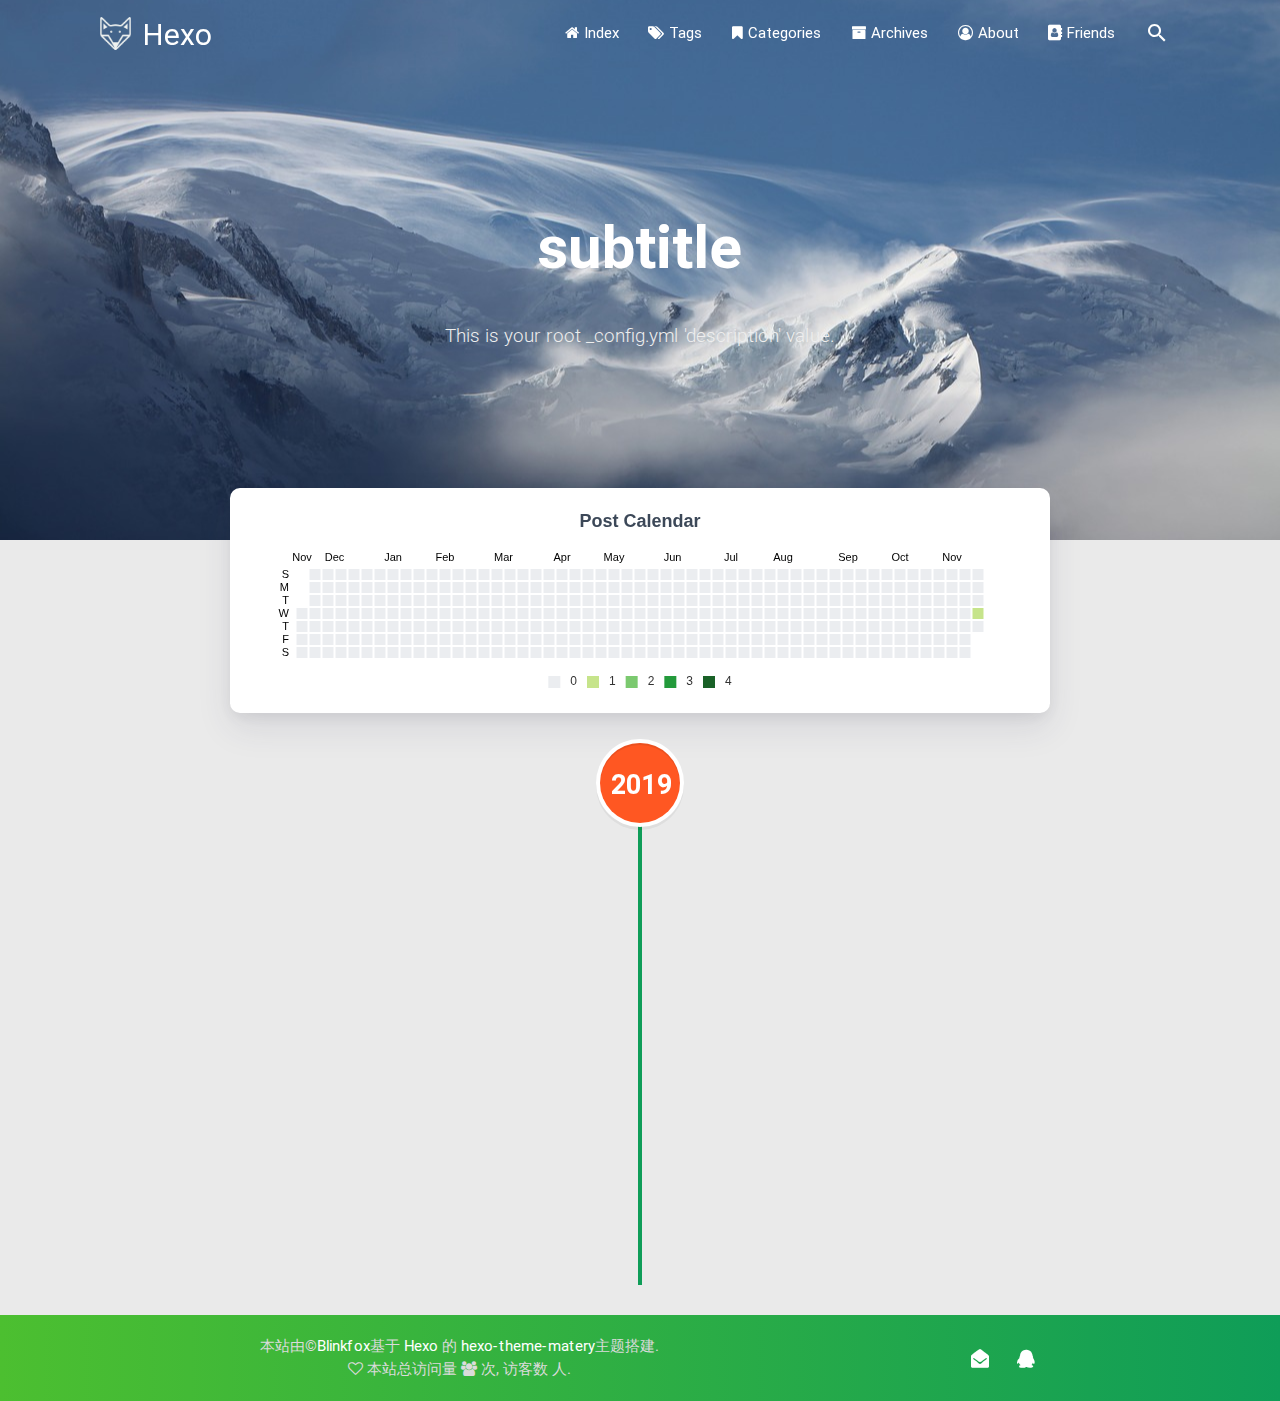
==== commit eaac73ad: "Site updated: 2019-11-28 16:51:21" ====
--- a/archives/index.html
+++ b/archives/index.html
@@ -1,236 +1,548 @@
-
-
-
-
-  
-
-
-
-
-
-
-
-
-
-
-
-
-<!doctype html>
+<!DOCTYPE HTML>
 <html lang="en">
+
+
 <head>
-  <meta charset="UTF-8">
-  <meta http-equiv="X-UA-Compatible" content="IE=edge, chrome=1">
-  <meta name="renderer" content="webkit">
-  <meta name="viewport" content="width=device-width, initial-scale=1, maximum-scale=1, shrink-to-fit=no", user-scalable=no">
-  <title>ArchivesHexo</title>
-  <link rel="shortcut icon" href="">
-  
-    
-    
-      <link rel="stylesheet" href="/css/bootstrap.min.css">
-    
-      <link rel="stylesheet" href="/css/font-awesome.min.css">
-    
-      <link rel="stylesheet" href="/css/atom-one-dark.css">
-    
-      <link rel="stylesheet" href="/css/jquery.fancybox.css">
-    
-      <link rel="stylesheet" href="/css/nprogress.min.css">
-    
-      <link rel="stylesheet" href="/css/valine.css">
-    
-      <link rel="stylesheet" href="/css/life.css">
-    
-  
-
-  
-
-  <!-- jQuery first, then Tether, then Bootstrap JS. -->
-  
-  
-  
-    <script src="/js/jquery-2.2.4.min.js"></script>
-  
-    <script src="https://cdn1.lncld.net/static/js/3.1.0/av-min.js"></script>
-  
-    <script src="/js/jquery.pjax.js"></script>
-  
-    <script src="/js/nprogress.min.js"></script>
-  
-    <script src="/js/tether.min.js"></script>
-  
-    <script src="/js/bootstrap.min.js"></script>
-  
-    <script src="/js/highlight.min.js"></script>
-  
-    <script src="/js/highlightjs-line-numbers.min.js"></script>
-  
-    <script src="/js/jquery.fancybox.js"></script>
-  
-    <script src="/js/jquery.qrcode.min.js"></script>
-  
-    <script src="/js/Valine.min.js"></script>
-  
-  
+    <meta charset="utf-8">
+    <meta name="keywords" content="Archives, Hexo">
+    <meta name="description" content="Archives | Hexo">
+    <meta http-equiv="X-UA-Compatible" content="IE=edge">
+    <meta name="viewport" content="width=device-width, initial-scale=1.0">
+    <meta name="renderer" content="webkit|ie-stand|ie-comp">
+    <meta name="mobile-web-app-capable" content="yes">
+    <meta name="format-detection" content="telephone=no">
+    <meta name="apple-mobile-web-app-capable" content="yes">
+    <meta name="apple-mobile-web-app-status-bar-style" content="black-translucent">
+    <title>Archives | Hexo</title>
+    <link rel="icon" type="image/png" href="/favicon.png">
+
+    <link rel="stylesheet" type="text/css" href="/libs/awesome/css/font-awesome.min.css">
+    <link rel="stylesheet" type="text/css" href="/libs/materialize/css/materialize.min.css">
+    <link rel="stylesheet" type="text/css" href="/libs/aos/aos.css">
+    <link rel="stylesheet" type="text/css" href="/libs/animate/animate.min.css">
+    <link rel="stylesheet" type="text/css" href="/libs/lightGallery/css/lightgallery.min.css">
+    <link rel="stylesheet" type="text/css" href="/css/matery.css">
+    <link rel="stylesheet" type="text/css" href="/css/my.css">
+    <style type="text/css">
+        
+    </style>
+
+    <script src="/libs/jquery/jquery-2.2.0.min.js"></script>
 </head>
+
+
 <body>
-<script>AV.init({appId:'',appKey:''});</script>
+
+<header class="navbar-fixed">
+    <nav id="headNav" class="bg-color nav-transparent">
+        <div id="navContainer" class="container">
+            <div class="nav-wrapper">
+                <div class="brand-logo">
+                    <a href="/" class="waves-effect waves-light">
+                        
+                        <img src="/medias/logo.png" class="logo-img hide-on-small-only">
+                        
+                        <span class="logo-span">Hexo</span>
+                    </a>
+                </div>
+                
+
+<a href="#" data-activates="mobile-nav" class="button-collapse"><i class="fa fa-navicon"></i></a>
+<ul class="right">
+    
+    <li class="hide-on-med-and-down">
+        <a href="/" class="waves-effect waves-light">
+            
+            <i class="fa fa-home"></i>
+            
+            <span>Index</span>
+        </a>
+    </li>
+    
+    <li class="hide-on-med-and-down">
+        <a href="/tags" class="waves-effect waves-light">
+            
+            <i class="fa fa-tags"></i>
+            
+            <span>Tags</span>
+        </a>
+    </li>
+    
+    <li class="hide-on-med-and-down">
+        <a href="/categories" class="waves-effect waves-light">
+            
+            <i class="fa fa-bookmark"></i>
+            
+            <span>Categories</span>
+        </a>
+    </li>
+    
+    <li class="hide-on-med-and-down">
+        <a href="/archives" class="waves-effect waves-light">
+            
+            <i class="fa fa-archive"></i>
+            
+            <span>Archives</span>
+        </a>
+    </li>
+    
+    <li class="hide-on-med-and-down">
+        <a href="/about" class="waves-effect waves-light">
+            
+            <i class="fa fa-user-circle-o"></i>
+            
+            <span>About</span>
+        </a>
+    </li>
+    
+    <li class="hide-on-med-and-down">
+        <a href="/friends" class="waves-effect waves-light">
+            
+            <i class="fa fa-address-book"></i>
+            
+            <span>Friends</span>
+        </a>
+    </li>
+    
+    <li>
+        <a id="toggleSearch" class="waves-effect waves-light">
+            <i id="searchIcon" class="mdi-action-search" title="Search"></i>
+        </a>
+    </li>
+
+</ul>
+
+<div class="side-nav" id="mobile-nav">
+
+    <div class="mobile-head bg-color">
+        
+        <img src="/medias/logo.png" class="logo-img circle responsive-img">
+        
+        <div class="logo-name">Hexo</div>
+        <div class="logo-desc">
+            
+            Never really desperate, only the lost of the soul.
+            
+        </div>
+    </div>
+
+    
+
+    <ul class="menu-list mobile-menu-list">
+        
+        <li>
+            <a href="/" class="waves-effect waves-light">
+                
+                <i class="fa fa-fw fa-home"></i>
+                
+                Index
+            </a>
+        </li>
+        
+        <li>
+            <a href="/tags" class="waves-effect waves-light">
+                
+                <i class="fa fa-fw fa-tags"></i>
+                
+                Tags
+            </a>
+        </li>
+        
+        <li>
+            <a href="/categories" class="waves-effect waves-light">
+                
+                <i class="fa fa-fw fa-bookmark"></i>
+                
+                Categories
+            </a>
+        </li>
+        
+        <li>
+            <a href="/archives" class="waves-effect waves-light">
+                
+                <i class="fa fa-fw fa-archive"></i>
+                
+                Archives
+            </a>
+        </li>
+        
+        <li>
+            <a href="/about" class="waves-effect waves-light">
+                
+                <i class="fa fa-fw fa-user-circle-o"></i>
+                
+                About
+            </a>
+        </li>
+        
+        <li>
+            <a href="/friends" class="waves-effect waves-light">
+                
+                <i class="fa fa-fw fa-address-book"></i>
+                
+                Friends
+            </a>
+        </li>
+        
+        
+        <li><div class="divider"></div></li>
+        <li>
+            <a href="https://github.com/blinkfox/hexo-theme-matery" class="waves-effect waves-light" target="_blank">
+                <i class="fa fa-github-square fa-fw"></i>Fork Me
+            </a>
+        </li>
+        
+    </ul>
+
+    <div class="social-link">
+
+
+    <a href="mailto:xxx@xx.xx" class="tooltipped" target="_blank" data-tooltip="邮件联系我" data-position="top" data-delay="50">
+        <i class="fa fa-envelope-open"></i>
+    </a>
+
+
+
+    <a href="tencent://AddContact/?fromId=50&fromSubId=1&subcmd=all&uin=123123123" target="_blank" rel="noopener" class="tooltipped" data-tooltip="QQ联系我: 123123123" data-position="top" data-delay="50">
+        <i class="fa fa-qq"></i>
+    </a>
+
+
+</div>
+</div>
+
+            </div>
+        </div>
+
+        
+        <style>
+    .nav-transparent .github-corner {
+        display: none !important;
+    }
+
+    .github-corner {
+        position: absolute;
+        z-index: 10;
+        top: 0;
+        right: 0;
+        border: 0;
+        transform: scale(1.1);
+    }
+
+    .github-corner svg {
+        color: #0f9d58;
+        fill: #fff;
+        height: 64px;
+        width: 64px;
+    }
+
+    .github-corner:hover .octo-arm {
+        animation: a 0.56s ease-in-out;
+    }
+
+    .github-corner .octo-arm {
+        animation: none;
+    }
+
+    @keyframes a {
+        0%,
+        to {
+            transform: rotate(0);
+        }
+        20%,
+        60% {
+            transform: rotate(-25deg);
+        }
+        40%,
+        80% {
+            transform: rotate(10deg);
+        }
+    }
+</style>
+
+<a href="https://github.com/blinkfox/hexo-theme-matery" class="github-corner tooltipped hide-on-med-and-down" target="_blank"
+   data-tooltip="Fork Me" data-position="left" data-delay="50">
+    <svg viewBox="0 0 250 250" aria-hidden="true">
+        <path d="M0,0 L115,115 L130,115 L142,142 L250,250 L250,0 Z"></path>
+        <path d="M128.3,109.0 C113.8,99.7 119.0,89.6 119.0,89.6 C122.0,82.7 120.5,78.6 120.5,78.6 C119.2,72.0 123.4,76.3 123.4,76.3 C127.3,80.9 125.5,87.3 125.5,87.3 C122.9,97.6 130.6,101.9 134.4,103.2"
+              fill="currentColor" style="transform-origin: 130px 106px;" class="octo-arm"></path>
+        <path d="M115.0,115.0 C114.9,115.1 118.7,116.5 119.8,115.4 L133.7,101.6 C136.9,99.2 139.9,98.4 142.2,98.6 C133.8,88.0 127.5,74.4 143.8,58.0 C148.5,53.4 154.0,51.2 159.7,51.0 C160.3,49.4 163.2,43.6 171.4,40.1 C171.4,40.1 176.1,42.5 178.8,56.2 C183.1,58.6 187.2,61.8 190.9,65.4 C194.5,69.0 197.7,73.2 200.1,77.6 C213.8,80.2 216.3,84.9 216.3,84.9 C212.7,93.1 206.9,96.0 205.4,96.6 C205.1,102.4 203.0,107.8 198.3,112.5 C181.9,128.9 168.3,122.5 157.7,114.1 C157.9,116.9 156.7,120.9 152.7,124.9 L141.0,136.5 C139.8,137.7 141.6,141.9 141.8,141.8 Z"
+              fill="currentColor" class="octo-body"></path>
+    </svg>
+</a>
+        
+    </nav>
+</header>
+
+<div class="bg-cover  about-cover" style="background-image: url('/medias/cover.jpg')">
+    <div class="container">
+        <div class="row">
+            <div class="col s10 offset-s1 m8 offset-m2 l8 offset-l2">
+                <div class="brand">
+                    <div class="title center-align">
+                    
+                        subtitle
+                    
+                    </div>
+
+                    <div class="description center-align">
+                    
+                        This is your root _config.yml 'description' value.
+                    
+                    </div>
+                </div>
+            </div>
+        </div>
+        
+    </div>
+</div>
+
+<script>
+// Dynamically switch banner pictures every day.
+$('.bg-cover').css('background-image', 'url(/medias/banner/' + new Date().getDay() + '.jpg)');
+</script>
+
+<main class="content">
+
+    
+    <div class="container archive-calendar">
+    <div class="card">
+        <div id="post-calendar" class="card-content"></div>
+    </div>
+</div>
+
+<script type="text/javascript" src="/libs/echarts/echarts.min.js"></script>
 <script type="text/javascript">
-      var config = {
-            ClasS: 'Counter',
-            el:'.views',
-            elP: '.views-post'
-      }
+    let myChart = echarts.init(document.getElementById('post-calendar'));
+
+    
+
+    let option = {
+        title: {
+            top: 0,
+            text: 'Post Calendar',
+            left: 'center',
+            textStyle: {
+                color: '#3C4858'
+            }
+        },
+        tooltip: {
+            padding: 10,
+            backgroundColor: '#555',
+            borderColor: '#777',
+            borderWidth: 1,
+            formatter: function (obj) {
+                var value = obj.value;
+                return '<div style="font-size: 14px;">' + value[0] + '：' + value[1] + '</div>';
+            }
+        },
+        visualMap: {
+            show: true,
+            showLabel: true,
+            categories: [0, 1, 2, 3, 4],
+            calculable: true,
+            inRange: {
+                symbol: 'rect',
+                color: ['#ebedf0', '#c6e48b', '#7bc96f', '#239a3b', '#196127']
+            },
+            itemWidth: 12,
+            itemHeight: 12,
+            orient: 'horizontal',
+            left: 'center',
+            bottom: 0
+        },
+        calendar: [{
+            left: 'center',
+            range: ["2018-11-28", "2019-11-28"],
+            cellSize: [13, 13],
+            splitLine: {
+                show: false
+            },
+            itemStyle: {
+                borderColor: '#fff',
+                borderWidth: 2
+            },
+            yearLabel: {
+                show: false
+            },
+            monthLabel: {
+                nameMap: 'en',
+                fontSize: 11
+            },
+            dayLabel: {
+                formatter: '{start}  1st',
+                nameMap: 'en',
+                fontSize: 11
+            }
+        }],
+        series: [{
+            type: 'heatmap',
+            coordinateSystem: 'calendar',
+            calendarIndex: 0,
+            data: [["2018-11-28", 0], ["2018-11-29", 0], ["2018-11-30", 0], ["2018-12-01", 0], ["2018-12-02", 0], ["2018-12-03", 0], ["2018-12-04", 0], ["2018-12-05", 0], ["2018-12-06", 0], ["2018-12-07", 0], ["2018-12-08", 0], ["2018-12-09", 0], ["2018-12-10", 0], ["2018-12-11", 0], ["2018-12-12", 0], ["2018-12-13", 0], ["2018-12-14", 0], ["2018-12-15", 0], ["2018-12-16", 0], ["2018-12-17", 0], ["2018-12-18", 0], ["2018-12-19", 0], ["2018-12-20", 0], ["2018-12-21", 0], ["2018-12-22", 0], ["2018-12-23", 0], ["2018-12-24", 0], ["2018-12-25", 0], ["2018-12-26", 0], ["2018-12-27", 0], ["2018-12-28", 0], ["2018-12-29", 0], ["2018-12-30", 0], ["2018-12-31", 0], ["2019-01-01", 0], ["2019-01-02", 0], ["2019-01-03", 0], ["2019-01-04", 0], ["2019-01-05", 0], ["2019-01-06", 0], ["2019-01-07", 0], ["2019-01-08", 0], ["2019-01-09", 0], ["2019-01-10", 0], ["2019-01-11", 0], ["2019-01-12", 0], ["2019-01-13", 0], ["2019-01-14", 0], ["2019-01-15", 0], ["2019-01-16", 0], ["2019-01-17", 0], ["2019-01-18", 0], ["2019-01-19", 0], ["2019-01-20", 0], ["2019-01-21", 0], ["2019-01-22", 0], ["2019-01-23", 0], ["2019-01-24", 0], ["2019-01-25", 0], ["2019-01-26", 0], ["2019-01-27", 0], ["2019-01-28", 0], ["2019-01-29", 0], ["2019-01-30", 0], ["2019-01-31", 0], ["2019-02-01", 0], ["2019-02-02", 0], ["2019-02-03", 0], ["2019-02-04", 0], ["2019-02-05", 0], ["2019-02-06", 0], ["2019-02-07", 0], ["2019-02-08", 0], ["2019-02-09", 0], ["2019-02-10", 0], ["2019-02-11", 0], ["2019-02-12", 0], ["2019-02-13", 0], ["2019-02-14", 0], ["2019-02-15", 0], ["2019-02-16", 0], ["2019-02-17", 0], ["2019-02-18", 0], ["2019-02-19", 0], ["2019-02-20", 0], ["2019-02-21", 0], ["2019-02-22", 0], ["2019-02-23", 0], ["2019-02-24", 0], ["2019-02-25", 0], ["2019-02-26", 0], ["2019-02-27", 0], ["2019-02-28", 0], ["2019-03-01", 0], ["2019-03-02", 0], ["2019-03-03", 0], ["2019-03-04", 0], ["2019-03-05", 0], ["2019-03-06", 0], ["2019-03-07", 0], ["2019-03-08", 0], ["2019-03-09", 0], ["2019-03-10", 0], ["2019-03-11", 0], ["2019-03-12", 0], ["2019-03-13", 0], ["2019-03-14", 0], ["2019-03-15", 0], ["2019-03-16", 0], ["2019-03-17", 0], ["2019-03-18", 0], ["2019-03-19", 0], ["2019-03-20", 0], ["2019-03-21", 0], ["2019-03-22", 0], ["2019-03-23", 0], ["2019-03-24", 0], ["2019-03-25", 0], ["2019-03-26", 0], ["2019-03-27", 0], ["2019-03-28", 0], ["2019-03-29", 0], ["2019-03-30", 0], ["2019-03-31", 0], ["2019-04-01", 0], ["2019-04-02", 0], ["2019-04-03", 0], ["2019-04-04", 0], ["2019-04-05", 0], ["2019-04-06", 0], ["2019-04-07", 0], ["2019-04-08", 0], ["2019-04-09", 0], ["2019-04-10", 0], ["2019-04-11", 0], ["2019-04-12", 0], ["2019-04-13", 0], ["2019-04-14", 0], ["2019-04-15", 0], ["2019-04-16", 0], ["2019-04-17", 0], ["2019-04-18", 0], ["2019-04-19", 0], ["2019-04-20", 0], ["2019-04-21", 0], ["2019-04-22", 0], ["2019-04-23", 0], ["2019-04-24", 0], ["2019-04-25", 0], ["2019-04-26", 0], ["2019-04-27", 0], ["2019-04-28", 0], ["2019-04-29", 0], ["2019-04-30", 0], ["2019-05-01", 0], ["2019-05-02", 0], ["2019-05-03", 0], ["2019-05-04", 0], ["2019-05-05", 0], ["2019-05-06", 0], ["2019-05-07", 0], ["2019-05-08", 0], ["2019-05-09", 0], ["2019-05-10", 0], ["2019-05-11", 0], ["2019-05-12", 0], ["2019-05-13", 0], ["2019-05-14", 0], ["2019-05-15", 0], ["2019-05-16", 0], ["2019-05-17", 0], ["2019-05-18", 0], ["2019-05-19", 0], ["2019-05-20", 0], ["2019-05-21", 0], ["2019-05-22", 0], ["2019-05-23", 0], ["2019-05-24", 0], ["2019-05-25", 0], ["2019-05-26", 0], ["2019-05-27", 0], ["2019-05-28", 0], ["2019-05-29", 0], ["2019-05-30", 0], ["2019-05-31", 0], ["2019-06-01", 0], ["2019-06-02", 0], ["2019-06-03", 0], ["2019-06-04", 0], ["2019-06-05", 0], ["2019-06-06", 0], ["2019-06-07", 0], ["2019-06-08", 0], ["2019-06-09", 0], ["2019-06-10", 0], ["2019-06-11", 0], ["2019-06-12", 0], ["2019-06-13", 0], ["2019-06-14", 0], ["2019-06-15", 0], ["2019-06-16", 0], ["2019-06-17", 0], ["2019-06-18", 0], ["2019-06-19", 0], ["2019-06-20", 0], ["2019-06-21", 0], ["2019-06-22", 0], ["2019-06-23", 0], ["2019-06-24", 0], ["2019-06-25", 0], ["2019-06-26", 0], ["2019-06-27", 0], ["2019-06-28", 0], ["2019-06-29", 0], ["2019-06-30", 0], ["2019-07-01", 0], ["2019-07-02", 0], ["2019-07-03", 0], ["2019-07-04", 0], ["2019-07-05", 0], ["2019-07-06", 0], ["2019-07-07", 0], ["2019-07-08", 0], ["2019-07-09", 0], ["2019-07-10", 0], ["2019-07-11", 0], ["2019-07-12", 0], ["2019-07-13", 0], ["2019-07-14", 0], ["2019-07-15", 0], ["2019-07-16", 0], ["2019-07-17", 0], ["2019-07-18", 0], ["2019-07-19", 0], ["2019-07-20", 0], ["2019-07-21", 0], ["2019-07-22", 0], ["2019-07-23", 0], ["2019-07-24", 0], ["2019-07-25", 0], ["2019-07-26", 0], ["2019-07-27", 0], ["2019-07-28", 0], ["2019-07-29", 0], ["2019-07-30", 0], ["2019-07-31", 0], ["2019-08-01", 0], ["2019-08-02", 0], ["2019-08-03", 0], ["2019-08-04", 0], ["2019-08-05", 0], ["2019-08-06", 0], ["2019-08-07", 0], ["2019-08-08", 0], ["2019-08-09", 0], ["2019-08-10", 0], ["2019-08-11", 0], ["2019-08-12", 0], ["2019-08-13", 0], ["2019-08-14", 0], ["2019-08-15", 0], ["2019-08-16", 0], ["2019-08-17", 0], ["2019-08-18", 0], ["2019-08-19", 0], ["2019-08-20", 0], ["2019-08-21", 0], ["2019-08-22", 0], ["2019-08-23", 0], ["2019-08-24", 0], ["2019-08-25", 0], ["2019-08-26", 0], ["2019-08-27", 0], ["2019-08-28", 0], ["2019-08-29", 0], ["2019-08-30", 0], ["2019-08-31", 0], ["2019-09-01", 0], ["2019-09-02", 0], ["2019-09-03", 0], ["2019-09-04", 0], ["2019-09-05", 0], ["2019-09-06", 0], ["2019-09-07", 0], ["2019-09-08", 0], ["2019-09-09", 0], ["2019-09-10", 0], ["2019-09-11", 0], ["2019-09-12", 0], ["2019-09-13", 0], ["2019-09-14", 0], ["2019-09-15", 0], ["2019-09-16", 0], ["2019-09-17", 0], ["2019-09-18", 0], ["2019-09-19", 0], ["2019-09-20", 0], ["2019-09-21", 0], ["2019-09-22", 0], ["2019-09-23", 0], ["2019-09-24", 0], ["2019-09-25", 0], ["2019-09-26", 0], ["2019-09-27", 0], ["2019-09-28", 0], ["2019-09-29", 0], ["2019-09-30", 0], ["2019-10-01", 0], ["2019-10-02", 0], ["2019-10-03", 0], ["2019-10-04", 0], ["2019-10-05", 0], ["2019-10-06", 0], ["2019-10-07", 0], ["2019-10-08", 0], ["2019-10-09", 0], ["2019-10-10", 0], ["2019-10-11", 0], ["2019-10-12", 0], ["2019-10-13", 0], ["2019-10-14", 0], ["2019-10-15", 0], ["2019-10-16", 0], ["2019-10-17", 0], ["2019-10-18", 0], ["2019-10-19", 0], ["2019-10-20", 0], ["2019-10-21", 0], ["2019-10-22", 0], ["2019-10-23", 0], ["2019-10-24", 0], ["2019-10-25", 0], ["2019-10-26", 0], ["2019-10-27", 0], ["2019-10-28", 0], ["2019-10-29", 0], ["2019-10-30", 0], ["2019-10-31", 0], ["2019-11-01", 0], ["2019-11-02", 0], ["2019-11-03", 0], ["2019-11-04", 0], ["2019-11-05", 0], ["2019-11-06", 0], ["2019-11-07", 0], ["2019-11-08", 0], ["2019-11-09", 0], ["2019-11-10", 0], ["2019-11-11", 0], ["2019-11-12", 0], ["2019-11-13", 0], ["2019-11-14", 0], ["2019-11-15", 0], ["2019-11-16", 0], ["2019-11-17", 0], ["2019-11-18", 0], ["2019-11-19", 0], ["2019-11-20", 0], ["2019-11-21", 0], ["2019-11-22", 0], ["2019-11-23", 0], ["2019-11-24", 0], ["2019-11-25", 0], ["2019-11-26", 0], ["2019-11-27", 1], ["2019-11-28", 0]]
+        }]
+
+    };
+
+    myChart.setOption(option);
 </script>
-<div class="container">
-    <div class="row blog-box-shadow">
-        <!--博客主栏开始-->
-        <div class="col-xl-9 col-lg-12 blog-main" id="pjax-box">
-            <header class="blog-header">
-                <a href="http://yoursite.com" class="blog-header-mobile-title">Hexo</a>
-                <a href="javascript:;" target="_blank" rel="noopener" class="blog-header-navbar-btn"><i class="fa fa-bars"></i></a>
-                <nav class="blog-header-navbar blog-header-fixed">
-                    <ul class="blog-navbar-links">
+    
+
+    
+
+    <div id="cd-timeline" class="container">
+        
+        <div class="cd-timeline-block">
+
+            
+            
+            
+            <div class="cd-timeline-img year" data-aos="zoom-in-up">
+                <a href="/archives/2019">2019</a>
+            </div>
+            
+
+            
+            
+            
+            <div class="cd-timeline-img month" data-aos="zoom-in-up">
+                <a href="/archives/2019/11">11</a>
+            </div>
+            
+
+            
+            <div class="cd-timeline-img day" data-aos="zoom-in-up">
+                <span>27</span>
+            </div>
+            <article class="cd-timeline-content" data-aos="fade-up">
+                <div class="article col s12 m6">
+                    <div class="card">
+                        <a href="/2019/11/27/hello-world/">
+                            <div class="card-image">
+                                
+                                
+                                <img src="/medias/featureimages/12.jpg" class="responsive-img" alt="Hello World">
+                                
+                                <span class="card-title">Hello World</span>
+                            </div>
+                        </a>
+                        <div class="card-content article-content">
+                            <div class="summary">
+                                
+                                    Welcome to Hexo! This is your very first post. Check documentation for more info
+                                
+                            </div>
+                            <div class="publish-info">
+                                <span class="publish-date">
+                                    <i class="fa fa-clock-o fa-fw icon-date"></i>2019-11-27
+                                </span>
+                                <span class="publish-author">
+                                    
+                                    <i class="fa fa-user fa-fw"></i>
+                                    John Doe
+                                    
+                                </span>
+                            </div>
+                        </div>
+
                         
-                          <li class="blog-nav-item"><a href="/" class="transition">首页</a></li>
-                        
-                          <li class="blog-nav-item"><a href="/about/" class="transition">关于</a></li>
-                        
-                          <li class="blog-nav-item"><a href="/links/" class="transition">链接</a></li>
-                        
-                        <div class="blog-navbar-right">
-                            <form action="">
-                                <div class="input-group">
-                                    <input type="text" class="blog-header-search" placeholder="search...">
-                                    <buttn type="submit" class="blog-header-search-btn"><i class="fa fa-search"></i></buttn>
-                                </div>
-                            </form>
-                        </div>
-                    </ul>
-                </nav>
-            </header>
-                
-<div class="blog-main-post">
-	<div class="index-post-br"></div>
-  
-
-
-
-<article class="blog-post-block">
-    
-
-    <div class="blog-post-block-padding">
-        <a href="/2019/11/27/hello-world/">Hello World</a>
-        <section>
-            
-                
-                Welcome to Hexo! This is your very first post. Check documentation for more info. If you get any problems when using Hexo, you can
-                ...
-            
-        </section>
-        <footer>
-        
-            <time datetime="2019-11-27T10:10:55.042Z"><i class="fa fa-clock-o"></i>2019-11-27</time>
-        
-        
-        
-        
-        
-        </footer>
+                    </div>
+                </div>
+            </article>
+        </div>
+        
     </div>
-</article>
-
-
-
-  
-    <nav id="pagination" class="blog-pagination">
-            <span class="page-number current">1</span>
-    </nav>
-
- </div>
-
-                
-            <footer class="blog-footer">
-                <p class="blog-footer-left">Copyright ©  2019 <a href="http://yoursite.com">Hexo</a></p>
-                <p class="blog-footer-right">Powered by <a href="https://hexo.io" target="_blank">Hexo</a>,Theme <a href="https://note.isweic.com/themes-life/" target="_blank">Life</a></p>
-            </footer>
-        </div><!--博客主栏结束-->
-        <!--博客侧边栏开始-->
-        <div class="col-xl-3 blog-sidebar">
-            <div class="blog-sidebar-title">
-                <a href="">Hexo</a>
-            </div>
-            <div class="blog-sidebar-logo">
-                <img src="http://dl.weic96.cn/logo.png">
-            </div>
-            <div class="blog-sidebar-count blog-sidebar-padding">
-                <div class="blog-sidebar-count-left">
-                    <p class="blog-sidebar-count-p">1</p>
-                    <span class="blog-sidebar-count-span">文章</span>
-                </div>
-                <div class="blog-sidebar-count-right">
-                    <p class="blog-sidebar-count-p">0</p>
-                    <span class="blog-sidebar-count-span">标签</span>
-                </div>
-                <div style="clear: both;"></div>
-            </div>
-            <div class="blog-sidebar-icon blog-sidebar-padding">
-                <ul>
-                    <li><a href="" class="icon-github" target="_blank" data-toggle="tooltip" data-placement="top" title="Github"><i class="fa fa-github"></i></a></li>
-                    <li><a href="" class="icon-weibo" target="_blank" data-toggle="tooltip" data-placement="top" title="新浪微博"><i class="fa fa-weibo"></i></a></li>
-                    <li><a href="" class="icon-twitter" target="_blank" data-toggle="tooltip" data-placement="top" title="Twitter"><i class="fa fa-twitter"></i></a></li>
-                    <!--<li><a href="" class="icon-facebook" target="_blank" data-toggle="tooltip" data-placement="top" title="FaceBook"><i class="fa fa-facebook"></i></a></li>-->
-                    <li><a href="mailto:" class="icon-email" data-toggle="tooltip" data-placement="top" title="E-Mail"><i class="fa fa-envelope"></i></a></li>
-                    <li><a href="" class="icon-rss" data-toggle="tooltip" target="_blank" data-placement="top" title="RSS"><i class="fa fa-rss"></i></a></li>
-                </ul>
-            </div>
-            <div class="blog-sidebar-categories">
-                <h4 class="blog-sidebar-h4"><i class="fa fa-folder-open"></i>&nbsp;文章分类</h4>
-                <ul class="list-group blog-sidebar-padding">
-                  
-                </ul>
-            </div>
-            <div class="blog-sidebar-tags">
-                <h4 class="blog-sidebar-h4"><i class="fa fa-tag"></i>&nbsp;标签云</h4>
-                <ul class="blog-sidebar-tags-ul blog-sidebar-padding">
-                  
-                </ul>
-            </div>
-            <script>
-              // 博客侧栏标签云随机色
-              var tag_cloud = $('.tag-could');
-              tag_cloud.each(function () {
-                  var Cnum = 9;
-                  var Crand = parseInt(Math.random() * Cnum);
-                  $(this).addClass("tag-could" + Crand);
-              })
-            </script>
-            <!--返回顶部按钮-->
-            <div class="retop">
-                <i class="fa fa-angle-up"></i>
-            </div>
-        </div><!--博客侧边栏结束-->
+
+</main>
+
+
+<footer class="page-footer bg-color">
+    <div class="container row center-align">
+        <div class="col s12 m8 l8 copy-right">
+            本站由&copy;<a href="https://blinkfox.github.io/" target="_blank">Blinkfox</a>基于
+            <a href="https://hexo.io/" target="_blank">Hexo</a> 的
+            <a href="https://github.com/blinkfox/hexo-theme-matery" target="_blank">hexo-theme-matery</a>主题搭建.
+
+            
+
+            
+			
+                <br>
+                
+                <span id="busuanzi_container_site_pv">
+                    <i class="fa fa-heart-o"></i>
+                    本站总访问量 <span id="busuanzi_value_site_pv" class="white-color"></span>
+                </span>
+                
+                
+                <span id="busuanzi_container_site_uv">
+                    <i class="fa fa-users"></i>
+                    次,&nbsp;访客数 <span id="busuanzi_value_site_uv" class="white-color"></span> 人.
+                </span>
+                
+            
+        </div>
+        <div class="col s12 m4 l4 social-link social-statis">
+
+
+    <a href="mailto:xxx@xx.xx" class="tooltipped" target="_blank" data-tooltip="邮件联系我" data-position="top" data-delay="50">
+        <i class="fa fa-envelope-open"></i>
+    </a>
+
+
+
+    <a href="tencent://AddContact/?fromId=50&fromSubId=1&subcmd=all&uin=123123123" target="_blank" rel="noopener" class="tooltipped" data-tooltip="QQ联系我: 123123123" data-position="top" data-delay="50">
+        <i class="fa fa-qq"></i>
+    </a>
+
+
+</div>
     </div>
-</div>
-<script src="/js/LeanStatistics.min.js"></script>
-<script src="/js/Life.js"></script>
+</footer>
+
+<div class="progress-bar"></div>
+
+
+<!-- 搜索遮罩框 -->
+<div id="searchModal" class="modal">
+    <div class="modal-content">
+        <div class="search-header">
+            <span class="title"><i class="fa fa-search"></i>&nbsp;&nbsp;Search</span>
+            <input type="search" id="searchInput" name="s" placeholder="Please enter a search keyword"
+                   class="search-input" autofocus="">
+        </div>
+        <div id="searchResult"></div>
+    </div>
+</div>
+
+<script src="/js/search.js"></script>
 <script type="text/javascript">
-    hljs.initHighlightingOnLoad();
-    hljs.initLineNumbersOnLoad();
-    otherF();
-    LeanStatistics();
-    $(document).pjax('a', '#pjax-box', {fragment:'#pjax-box', timeout:8000}).on('pjax:complete', function() {
-      $('pre code').each(function(i, block){
-        hljs.highlightBlock(block);
-      })
-      $('code.hljs').each(function(i, block) {
-        hljs.lineNumbersBlock(block);
-      });
-      LeanStatistics();
-    }).on('pjax:start', function() { NProgress.start(); }).on('pjax:end',   function() {
-      NProgress.done();
-      otherF();
-    });
+    searchFunc("/" + "search.xml", 'searchInput', 'searchResult');
 </script>
+<!-- 回到顶部按钮 -->
+<div id="backTop" class="top-scroll">
+    <a class="btn-floating btn-large waves-effect waves-light" href="#!">
+        <i class="fa fa-angle-up"></i>
+    </a>
+</div>
+
+
+<script src="/libs/materialize/js/materialize.min.js"></script>
+<script src="/libs/masonry/masonry.pkgd.min.js"></script>
+<script src="/libs/aos/aos.js"></script>
+<script src="/libs/scrollprogress/scrollProgress.min.js"></script>
+<script src="/libs/lightGallery/js/lightgallery-all.min.js"></script>
+<script src="/js/matery.js"></script>
+
+<!-- Global site tag (gtag.js) - Google Analytics -->
+
+
+
+    <script src="/libs/others/clicklove.js"></script>
+
+
+    <script async src="/libs/others/busuanzi.pure.mini.js"></script>
+
+
 </body>
-</html>
+</html>--- a/libs/lightGallery/css/lightgallery.min.css
+++ b/libs/lightGallery/css/lightgallery.min.css
@@ -0,0 +1 @@
+.lg-sub-html,.lg-toolbar{background-color:rgba(0,0,0,.45)}@font-face{font-family:lg;src:url(../fonts/lg.eot?n1z373);src:url(../fonts/lg.eot?#iefixn1z373) format("embedded-opentype"),url(../fonts/lg.woff?n1z373) format("woff"),url(../fonts/lg.ttf?n1z373) format("truetype"),url(../fonts/lg.svg?n1z373#lg) format("svg");font-weight:400;font-style:normal}.lg-icon{font-family:lg;speak:none;font-style:normal;font-weight:400;font-variant:normal;text-transform:none;line-height:1;-webkit-font-smoothing:antialiased;-moz-osx-font-smoothing:grayscale}.lg-actions .lg-next,.lg-actions .lg-prev{background-color:rgba(0,0,0,.45);border-radius:2px;color:#999;cursor:pointer;display:block;font-size:22px;margin-top:-10px;padding:8px 10px 9px;position:absolute;top:50%;z-index:1080;border:none;outline:0}.lg-actions .lg-next.disabled,.lg-actions .lg-prev.disabled{pointer-events:none;opacity:.5}.lg-actions .lg-next:hover,.lg-actions .lg-prev:hover{color:#FFF}.lg-actions .lg-next{right:20px}.lg-actions .lg-next:before{content:"\e095"}.lg-actions .lg-prev{left:20px}.lg-actions .lg-prev:after{content:"\e094"}@-webkit-keyframes lg-right-end{0%,100%{left:0}50%{left:-30px}}@-moz-keyframes lg-right-end{0%,100%{left:0}50%{left:-30px}}@-ms-keyframes lg-right-end{0%,100%{left:0}50%{left:-30px}}@keyframes lg-right-end{0%,100%{left:0}50%{left:-30px}}@-webkit-keyframes lg-left-end{0%,100%{left:0}50%{left:30px}}@-moz-keyframes lg-left-end{0%,100%{left:0}50%{left:30px}}@-ms-keyframes lg-left-end{0%,100%{left:0}50%{left:30px}}@keyframes lg-left-end{0%,100%{left:0}50%{left:30px}}.lg-outer.lg-right-end .lg-object{-webkit-animation:lg-right-end .3s;-o-animation:lg-right-end .3s;animation:lg-right-end .3s;position:relative}.lg-outer.lg-left-end .lg-object{-webkit-animation:lg-left-end .3s;-o-animation:lg-left-end .3s;animation:lg-left-end .3s;position:relative}.lg-toolbar{z-index:1082;left:0;position:absolute;top:0;width:100%}.lg-toolbar .lg-icon{color:#999;cursor:pointer;float:right;font-size:24px;height:47px;line-height:27px;padding:10px 0;text-align:center;width:50px;text-decoration:none!important;outline:0;-webkit-transition:color .2s linear;-o-transition:color .2s linear;transition:color .2s linear}.lg-toolbar .lg-icon:hover{color:#FFF}.lg-toolbar .lg-close:after{content:"\e070"}.lg-toolbar .lg-download:after{content:"\e0f2"}.lg-sub-html{bottom:0;color:#EEE;font-size:16px;left:0;padding:10px 40px;position:fixed;right:0;text-align:center;z-index:1080}.lg-sub-html h4{margin:0;font-size:13px;font-weight:700}.lg-sub-html p{font-size:12px;margin:5px 0 0}#lg-counter{color:#999;display:inline-block;font-size:16px;padding-left:20px;padding-top:12px;vertical-align:middle}.lg-next,.lg-prev,.lg-toolbar{opacity:1;-webkit-transition:-webkit-transform .35s cubic-bezier(0,0,.25,1) 0s,opacity .35s cubic-bezier(0,0,.25,1) 0s,color .2s linear;-moz-transition:-moz-transform .35s cubic-bezier(0,0,.25,1) 0s,opacity .35s cubic-bezier(0,0,.25,1) 0s,color .2s linear;-o-transition:-o-transform .35s cubic-bezier(0,0,.25,1) 0s,opacity .35s cubic-bezier(0,0,.25,1) 0s,color .2s linear;transition:transform .35s cubic-bezier(0,0,.25,1) 0s,opacity .35s cubic-bezier(0,0,.25,1) 0s,color .2s linear}.lg-hide-items .lg-prev{opacity:0;-webkit-transform:translate3d(-10px,0,0);transform:translate3d(-10px,0,0)}.lg-hide-items .lg-next{opacity:0;-webkit-transform:translate3d(10px,0,0);transform:translate3d(10px,0,0)}.lg-hide-items .lg-toolbar{opacity:0;-webkit-transform:translate3d(0,-10px,0);transform:translate3d(0,-10px,0)}body:not(.lg-from-hash) .lg-outer.lg-start-zoom .lg-object{-webkit-transform:scale3d(.5,.5,.5);transform:scale3d(.5,.5,.5);opacity:0;-webkit-transition:-webkit-transform 250ms cubic-bezier(0,0,.25,1) 0s,opacity 250ms cubic-bezier(0,0,.25,1)!important;-moz-transition:-moz-transform 250ms cubic-bezier(0,0,.25,1) 0s,opacity 250ms cubic-bezier(0,0,.25,1)!important;-o-transition:-o-transform 250ms cubic-bezier(0,0,.25,1) 0s,opacity 250ms cubic-bezier(0,0,.25,1)!important;transition:transform 250ms cubic-bezier(0,0,.25,1) 0s,opacity 250ms cubic-bezier(0,0,.25,1)!important;-webkit-transform-origin:50% 50%;-moz-transform-origin:50% 50%;-ms-transform-origin:50% 50%;transform-origin:50% 50%}body:not(.lg-from-hash) .lg-outer.lg-start-zoom .lg-item.lg-complete .lg-object{-webkit-transform:scale3d(1,1,1);transform:scale3d(1,1,1);opacity:1}.lg-outer .lg-thumb-outer{background-color:#0D0A0A;bottom:0;position:absolute;width:100%;z-index:1080;max-height:350px;-webkit-transform:translate3d(0,100%,0);transform:translate3d(0,100%,0);-webkit-transition:-webkit-transform .25s cubic-bezier(0,0,.25,1) 0s;-moz-transition:-moz-transform .25s cubic-bezier(0,0,.25,1) 0s;-o-transition:-o-transform .25s cubic-bezier(0,0,.25,1) 0s;transition:transform .25s cubic-bezier(0,0,.25,1) 0s}.lg-outer .lg-thumb-outer.lg-grab .lg-thumb-item{cursor:-webkit-grab;cursor:-moz-grab;cursor:-o-grab;cursor:-ms-grab;cursor:grab}.lg-outer .lg-thumb-outer.lg-grabbing .lg-thumb-item{cursor:move;cursor:-webkit-grabbing;cursor:-moz-grabbing;cursor:-o-grabbing;cursor:-ms-grabbing;cursor:grabbing}.lg-outer .lg-thumb-outer.lg-dragging .lg-thumb{-webkit-transition-duration:0s!important;transition-duration:0s!important}.lg-outer.lg-thumb-open .lg-thumb-outer{-webkit-transform:translate3d(0,0,0);transform:translate3d(0,0,0)}.lg-outer .lg-thumb{padding:10px 0;height:100%;margin-bottom:-5px}.lg-outer .lg-thumb-item{cursor:pointer;float:left;overflow:hidden;height:100%;border:2px solid #FFF;border-radius:4px;margin-bottom:5px}@media (min-width:1025px){.lg-outer .lg-thumb-item{-webkit-transition:border-color .25s ease;-o-transition:border-color .25s ease;transition:border-color .25s ease}}.lg-outer .lg-thumb-item.active,.lg-outer .lg-thumb-item:hover{border-color:#a90707}.lg-outer .lg-thumb-item img{width:100%;height:100%;object-fit:cover}.lg-outer.lg-has-thumb .lg-item{padding-bottom:120px}.lg-outer.lg-can-toggle .lg-item{padding-bottom:0}.lg-outer.lg-pull-caption-up .lg-sub-html{-webkit-transition:bottom .25s ease;-o-transition:bottom .25s ease;transition:bottom .25s ease}.lg-outer.lg-pull-caption-up.lg-thumb-open .lg-sub-html{bottom:100px}.lg-outer .lg-toogle-thumb{background-color:#0D0A0A;border-radius:2px 2px 0 0;color:#999;cursor:pointer;font-size:24px;height:39px;line-height:27px;padding:5px 0;position:absolute;right:20px;text-align:center;top:-39px;width:50px}.lg-outer .lg-toogle-thumb:hover,.lg-outer.lg-dropdown-active #lg-share{color:#FFF}.lg-outer .lg-toogle-thumb:after{content:"\e1ff"}.lg-outer .lg-video-cont{display:inline-block;vertical-align:middle;max-width:1140px;max-height:100%;width:100%;padding:0 5px}.lg-outer .lg-video{width:100%;height:0;padding-bottom:56.25%;overflow:hidden;position:relative}.lg-outer .lg-video .lg-object{display:inline-block;position:absolute;top:0;left:0;width:100%!important;height:100%!important}.lg-outer .lg-video .lg-video-play{width:84px;height:59px;position:absolute;left:50%;top:50%;margin-left:-42px;margin-top:-30px;z-index:1080;cursor:pointer}.lg-outer .lg-has-iframe .lg-video{-webkit-overflow-scrolling:touch;overflow:auto}.lg-outer .lg-has-vimeo .lg-video-play{background:url(../img/vimeo-play.png) no-repeat}.lg-outer .lg-has-vimeo:hover .lg-video-play{background:url(../img/vimeo-play.png) 0 -58px no-repeat}.lg-outer .lg-has-html5 .lg-video-play{background:url(../img/video-play.png) no-repeat;height:64px;margin-left:-32px;margin-top:-32px;width:64px;opacity:.8}.lg-outer .lg-has-html5:hover .lg-video-play{opacity:1}.lg-outer .lg-has-youtube .lg-video-play{background:url(../img/youtube-play.png) no-repeat}.lg-outer .lg-has-youtube:hover .lg-video-play{background:url(../img/youtube-play.png) 0 -60px no-repeat}.lg-outer .lg-video-object{width:100%!important;height:100%!important;position:absolute;top:0;left:0}.lg-outer .lg-has-video .lg-video-object{visibility:hidden}.lg-outer .lg-has-video.lg-video-playing .lg-object,.lg-outer .lg-has-video.lg-video-playing .lg-video-play{display:none}.lg-outer .lg-has-video.lg-video-playing .lg-video-object{visibility:visible}.lg-progress-bar{background-color:#333;height:5px;left:0;position:absolute;top:0;width:100%;z-index:1083;opacity:0;-webkit-transition:opacity 80ms ease 0s;-moz-transition:opacity 80ms ease 0s;-o-transition:opacity 80ms ease 0s;transition:opacity 80ms ease 0s}.lg-progress-bar .lg-progress{background-color:#a90707;height:5px;width:0}.lg-progress-bar.lg-start .lg-progress{width:100%}.lg-show-autoplay .lg-progress-bar{opacity:1}.lg-autoplay-button:after{content:"\e01d"}.lg-show-autoplay .lg-autoplay-button:after{content:"\e01a"}.lg-outer.lg-css3.lg-zoo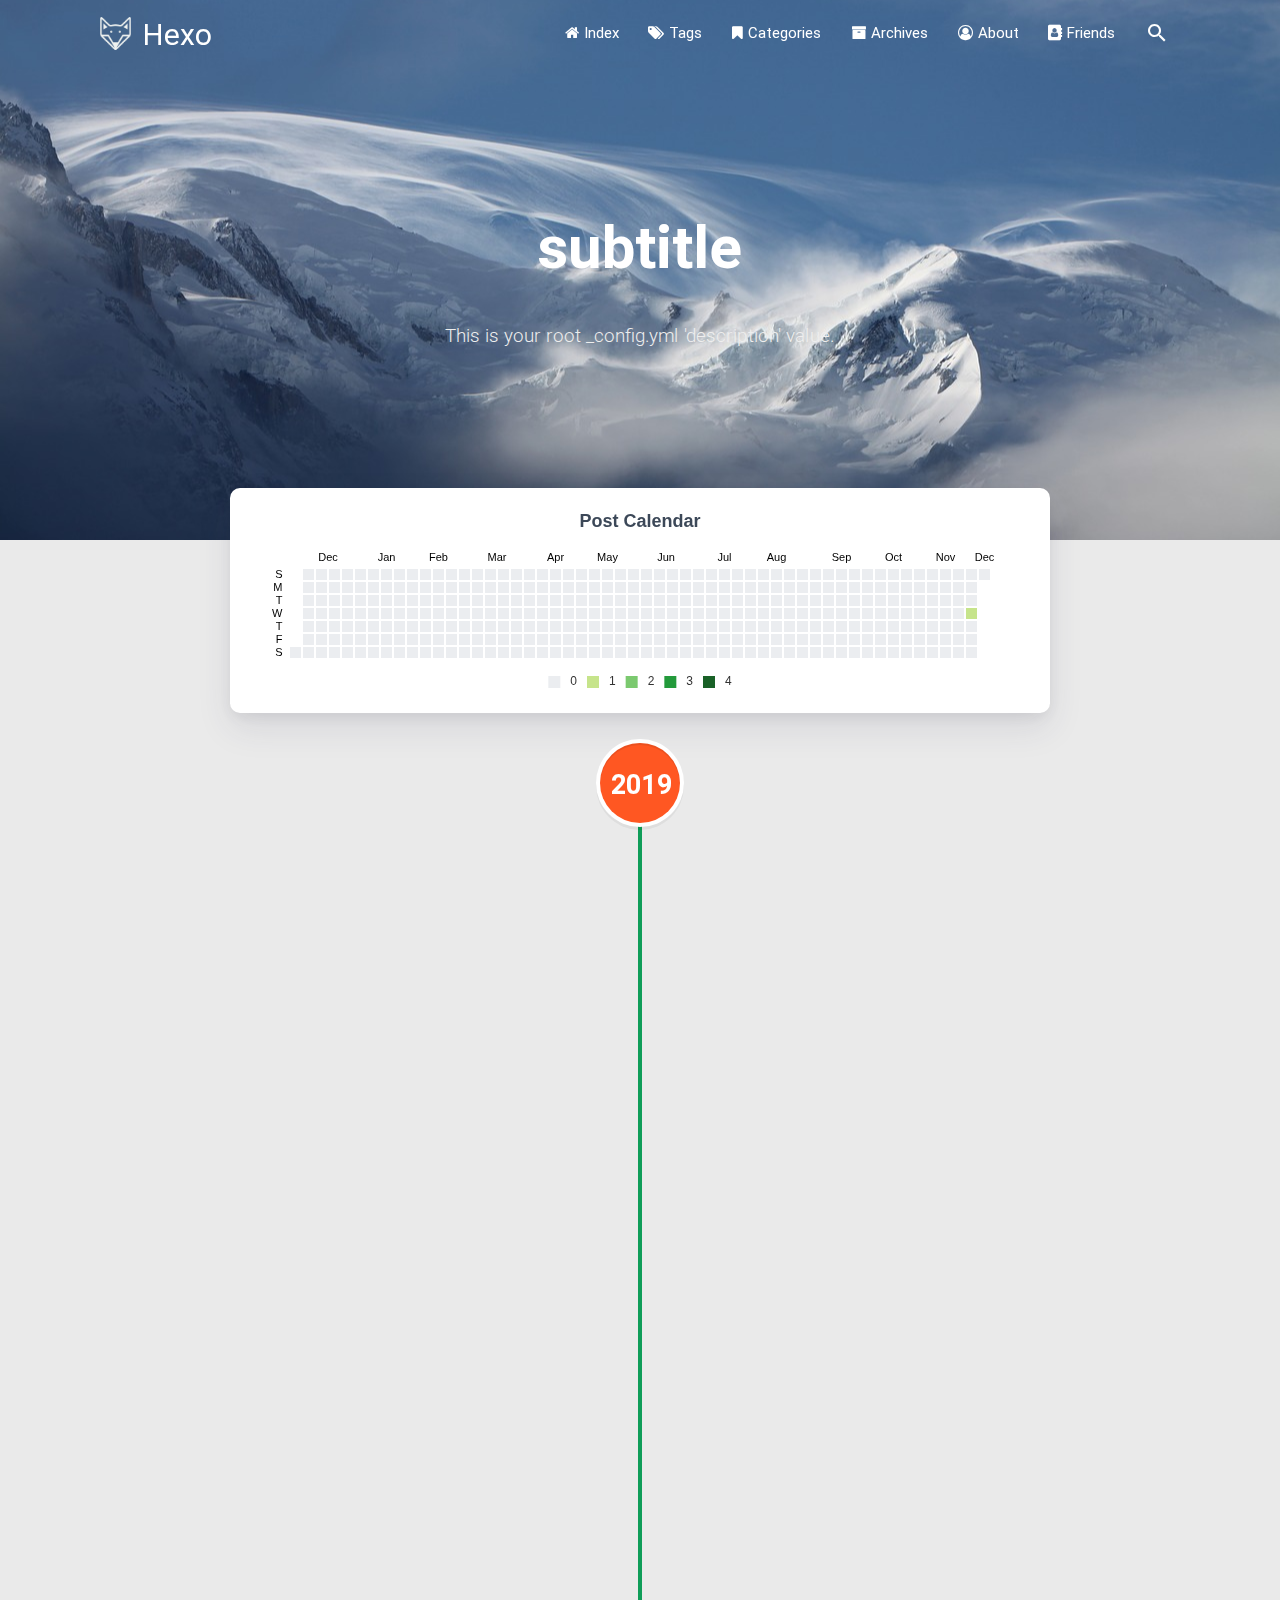
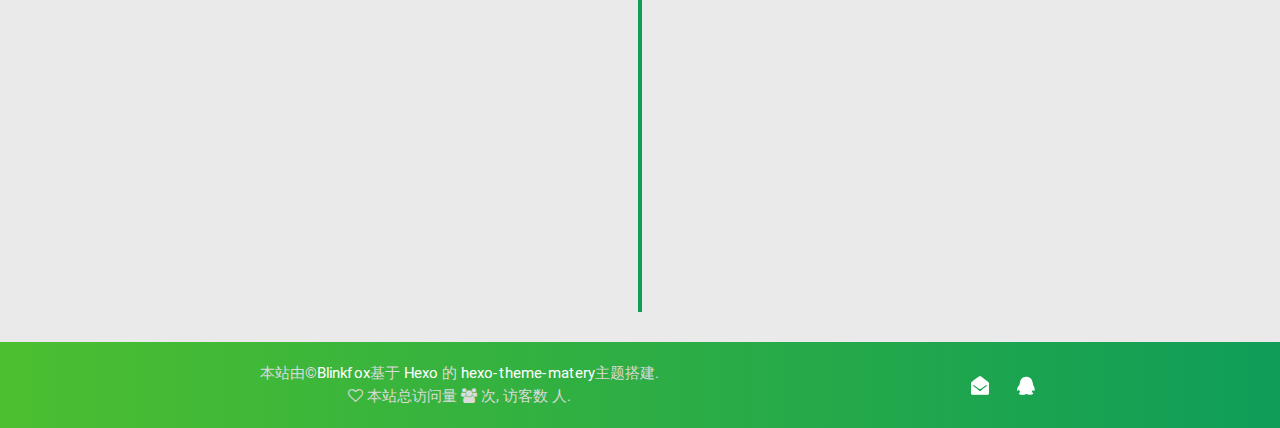
==== commit 026a582e: "Site updated: 2019-12-01 20:56:38" ====
--- a/archives/index.html
+++ b/archives/index.html
@@ -353,7 +353,7 @@
         },
         calendar: [{
             left: 'center',
-            range: ["2018-11-28", "2019-11-28"],
+            range: ["2018-12-01", "2019-12-01"],
             cellSize: [13, 13],
             splitLine: {
                 show: false
@@ -379,7 +379,7 @@
             type: 'heatmap',
             coordinateSystem: 'calendar',
             calendarIndex: 0,
-            data: [["2018-11-28", 0], ["2018-11-29", 0], ["2018-11-30", 0], ["2018-12-01", 0], ["2018-12-02", 0], ["2018-12-03", 0], ["2018-12-04", 0], ["2018-12-05", 0], ["2018-12-06", 0], ["2018-12-07", 0], ["2018-12-08", 0], ["2018-12-09", 0], ["2018-12-10", 0], ["2018-12-11", 0], ["2018-12-12", 0], ["2018-12-13", 0], ["2018-12-14", 0], ["2018-12-15", 0], ["2018-12-16", 0], ["2018-12-17", 0], ["2018-12-18", 0], ["2018-12-19", 0], ["2018-12-20", 0], ["2018-12-21", 0], ["2018-12-22", 0], ["2018-12-23", 0], ["2018-12-24", 0], ["2018-12-25", 0], ["2018-12-26", 0], ["2018-12-27", 0], ["2018-12-28", 0], ["2018-12-29", 0], ["2018-12-30", 0], ["2018-12-31", 0], ["2019-01-01", 0], ["2019-01-02", 0], ["2019-01-03", 0], ["2019-01-04", 0], ["2019-01-05", 0], ["2019-01-06", 0], ["2019-01-07", 0], ["2019-01-08", 0], ["2019-01-09", 0], ["2019-01-10", 0], ["2019-01-11", 0], ["2019-01-12", 0], ["2019-01-13", 0], ["2019-01-14", 0], ["2019-01-15", 0], ["2019-01-16", 0], ["2019-01-17", 0], ["2019-01-18", 0], ["2019-01-19", 0], ["2019-01-20", 0], ["2019-01-21", 0], ["2019-01-22", 0], ["2019-01-23", 0], ["2019-01-24", 0], ["2019-01-25", 0], ["2019-01-26", 0], ["2019-01-27", 0], ["2019-01-28", 0], ["2019-01-29", 0], ["2019-01-30", 0], ["2019-01-31", 0], ["2019-02-01", 0], ["2019-02-02", 0], ["2019-02-03", 0], ["2019-02-04", 0], ["2019-02-05", 0], ["2019-02-06", 0], ["2019-02-07", 0], ["2019-02-08", 0], ["2019-02-09", 0], ["2019-02-10", 0], ["2019-02-11", 0], ["2019-02-12", 0], ["2019-02-13", 0], ["2019-02-14", 0], ["2019-02-15", 0], ["2019-02-16", 0], ["2019-02-17", 0], ["2019-02-18", 0], ["2019-02-19", 0], ["2019-02-20", 0], ["2019-02-21", 0], ["2019-02-22", 0], ["2019-02-23", 0], ["2019-02-24", 0], ["2019-02-25", 0], ["2019-02-26", 0], ["2019-02-27", 0], ["2019-02-28", 0], ["2019-03-01", 0], ["2019-03-02", 0], ["2019-03-03", 0], ["2019-03-04", 0], ["2019-03-05", 0], ["2019-03-06", 0], ["2019-03-07", 0], ["2019-03-08", 0], ["2019-03-09", 0], ["2019-03-10", 0], ["2019-03-11", 0], ["2019-03-12", 0], ["2019-03-13", 0], ["2019-03-14", 0], ["2019-03-15", 0], ["2019-03-16", 0], ["2019-03-17", 0], ["2019-03-18", 0], ["2019-03-19", 0], ["2019-03-20", 0], ["2019-03-21", 0], ["2019-03-22", 0], ["2019-03-23", 0], ["2019-03-24", 0], ["2019-03-25", 0], ["2019-03-26", 0], ["2019-03-27", 0], ["2019-03-28", 0], ["2019-03-29", 0], ["2019-03-30", 0], ["2019-03-31", 0], ["2019-04-01", 0], ["2019-04-02", 0], ["2019-04-03", 0], ["2019-04-04", 0], ["2019-04-05", 0], ["2019-04-06", 0], ["2019-04-07", 0], ["2019-04-08", 0], ["2019-04-09", 0], ["2019-04-10", 0], ["2019-04-11", 0], ["2019-04-12", 0], ["2019-04-13", 0], ["2019-04-14", 0], ["2019-04-15", 0], ["2019-04-16", 0], ["2019-04-17", 0], ["2019-04-18", 0], ["2019-04-19", 0], ["2019-04-20", 0], ["2019-04-21", 0], ["2019-04-22", 0], ["2019-04-23", 0], ["2019-04-24", 0], ["2019-04-25", 0], ["2019-04-26", 0], ["2019-04-27", 0], ["2019-04-28", 0], ["2019-04-29", 0], ["2019-04-30", 0], ["2019-05-01", 0], ["2019-05-02", 0], ["2019-05-03", 0], ["2019-05-04", 0], ["2019-05-05", 0], ["2019-05-06", 0], ["2019-05-07", 0], ["2019-05-08", 0], ["2019-05-09", 0], ["2019-05-10", 0], ["2019-05-11", 0], ["2019-05-12", 0], ["2019-05-13", 0], ["2019-05-14", 0], ["2019-05-15", 0], ["2019-05-16", 0], ["2019-05-17", 0], ["2019-05-18", 0], ["2019-05-19", 0], ["2019-05-20", 0], ["2019-05-21", 0], ["2019-05-22", 0], ["2019-05-23", 0], ["2019-05-24", 0], ["2019-05-25", 0], ["2019-05-26", 0], ["2019-05-27", 0], ["2019-05-28", 0], ["2019-05-29", 0], ["2019-05-30", 0], ["2019-05-31", 0], ["2019-06-01", 0], ["2019-06-02", 0], ["2019-06-03", 0], ["2019-06-04", 0], ["2019-06-05", 0], ["2019-06-06", 0], ["2019-06-07", 0], ["2019-06-08", 0], ["2019-06-09", 0], ["2019-06-10", 0], ["2019-06-11", 0], ["2019-06-12", 0], ["2019-06-13", 0], ["2019-06-14", 0], ["2019-06-15", 0], ["2019-06-16", 0], ["2019-06-17", 0], ["2019-06-18", 0], ["2019-06-19", 0], ["2019-06-20", 0], ["2019-06-21", 0], ["2019-06-22", 0], ["2019-06-23", 0], ["2019-06-24", 0], ["2019-06-25", 0], ["2019-06-26", 0], ["2019-06-27", 0], ["2019-06-28", 0], ["2019-06-29", 0], ["2019-06-30", 0], ["2019-07-01", 0], ["2019-07-02", 0], ["2019-07-03", 0], ["2019-07-04", 0], ["2019-07-05", 0], ["2019-07-06", 0], ["2019-07-07", 0], ["2019-07-08", 0], ["2019-07-09", 0], ["2019-07-10", 0], ["2019-07-11", 0], ["2019-07-12", 0], ["2019-07-13", 0], ["2019-07-14", 0], ["2019-07-15", 0], ["2019-07-16", 0], ["2019-07-17", 0], ["2019-07-18", 0], ["2019-07-19", 0], ["2019-07-20", 0], ["2019-07-21", 0], ["2019-07-22", 0], ["2019-07-23", 0], ["2019-07-24", 0], ["2019-07-25", 0], ["2019-07-26", 0], ["2019-07-27", 0], ["2019-07-28", 0], ["2019-07-29", 0], ["2019-07-30", 0], ["2019-07-31", 0], ["2019-08-01", 0], ["2019-08-02", 0], ["2019-08-03", 0], ["2019-08-04", 0], ["2019-08-05", 0], ["2019-08-06", 0], ["2019-08-07", 0], ["2019-08-08", 0], ["2019-08-09", 0], ["2019-08-10", 0], ["2019-08-11", 0], ["2019-08-12", 0], ["2019-08-13", 0], ["2019-08-14", 0], ["2019-08-15", 0], ["2019-08-16", 0], ["2019-08-17", 0], ["2019-08-18", 0], ["2019-08-19", 0], ["2019-08-20", 0], ["2019-08-21", 0], ["2019-08-22", 0], ["2019-08-23", 0], ["2019-08-24", 0], ["2019-08-25", 0], ["2019-08-26", 0], ["2019-08-27", 0], ["2019-08-28", 0], ["2019-08-29", 0], ["2019-08-30", 0], ["2019-08-31", 0], ["2019-09-01", 0], ["2019-09-02", 0], ["2019-09-03", 0], ["2019-09-04", 0], ["2019-09-05", 0], ["2019-09-06", 0], ["2019-09-07", 0], ["2019-09-08", 0], ["2019-09-09", 0], ["2019-09-10", 0], ["2019-09-11", 0], ["2019-09-12", 0], ["2019-09-13", 0], ["2019-09-14", 0], ["2019-09-15", 0], ["2019-09-16", 0], ["2019-09-17", 0], ["2019-09-18", 0], ["2019-09-19", 0], ["2019-09-20", 0], ["2019-09-21", 0], ["2019-09-22", 0], ["2019-09-23", 0], ["2019-09-24", 0], ["2019-09-25", 0], ["2019-09-26", 0], ["2019-09-27", 0], ["2019-09-28", 0], ["2019-09-29", 0], ["2019-09-30", 0], ["2019-10-01", 0], ["2019-10-02", 0], ["2019-10-03", 0], ["2019-10-04", 0], ["2019-10-05", 0], ["2019-10-06", 0], ["2019-10-07", 0], ["2019-10-08", 0], ["2019-10-09", 0], ["2019-10-10", 0], ["2019-10-11", 0], ["2019-10-12", 0], ["2019-10-13", 0], ["2019-10-14", 0], ["2019-10-15", 0], ["2019-10-16", 0], ["2019-10-17", 0], ["2019-10-18", 0], ["2019-10-19", 0], ["2019-10-20", 0], ["2019-10-21", 0], ["2019-10-22", 0], ["2019-10-23", 0], ["2019-10-24", 0], ["2019-10-25", 0], ["2019-10-26", 0], ["2019-10-27", 0], ["2019-10-28", 0], ["2019-10-29", 0], ["2019-10-30", 0], ["2019-10-31", 0], ["2019-11-01", 0], ["2019-11-02", 0], ["2019-11-03", 0], ["2019-11-04", 0], ["2019-11-05", 0], ["2019-11-06", 0], ["2019-11-07", 0], ["2019-11-08", 0], ["2019-11-09", 0], ["2019-11-10", 0], ["2019-11-11", 0], ["2019-11-12", 0], ["2019-11-13", 0], ["2019-11-14", 0], ["2019-11-15", 0], ["2019-11-16", 0], ["2019-11-17", 0], ["2019-11-18", 0], ["2019-11-19", 0], ["2019-11-20", 0], ["2019-11-21", 0], ["2019-11-22", 0], ["2019-11-23", 0], ["2019-11-24", 0], ["2019-11-25", 0], ["2019-11-26", 0], ["2019-11-27", 1], ["2019-11-28", 0]]
+            data: [["2018-12-01", 0], ["2018-12-02", 0], ["2018-12-03", 0], ["2018-12-04", 0], ["2018-12-05", 0], ["2018-12-06", 0], ["2018-12-07", 0], ["2018-12-08", 0], ["2018-12-09", 0], ["2018-12-10", 0], ["2018-12-11", 0], ["2018-12-12", 0], ["2018-12-13", 0], ["2018-12-14", 0], ["2018-12-15", 0], ["2018-12-16", 0], ["2018-12-17", 0], ["2018-12-18", 0], ["2018-12-19", 0], ["2018-12-20", 0], ["2018-12-21", 0], ["2018-12-22", 0], ["2018-12-23", 0], ["2018-12-24", 0], ["2018-12-25", 0], ["2018-12-26", 0], ["2018-12-27", 0], ["2018-12-28", 0], ["2018-12-29", 0], ["2018-12-30", 0], ["2018-12-31", 0], ["2019-01-01", 0], ["2019-01-02", 0], ["2019-01-03", 0], ["2019-01-04", 0], ["2019-01-05", 0], ["2019-01-06", 0], ["2019-01-07", 0], ["2019-01-08", 0], ["2019-01-09", 0], ["2019-01-10", 0], ["2019-01-11", 0], ["2019-01-12", 0], ["2019-01-13", 0], ["2019-01-14", 0], ["2019-01-15", 0], ["2019-01-16", 0], ["2019-01-17", 0], ["2019-01-18", 0], ["2019-01-19", 0], ["2019-01-20", 0], ["2019-01-21", 0], ["2019-01-22", 0], ["2019-01-23", 0], ["2019-01-24", 0], ["2019-01-25", 0], ["2019-01-26", 0], ["2019-01-27", 0], ["2019-01-28", 0], ["2019-01-29", 0], ["2019-01-30", 0], ["2019-01-31", 0], ["2019-02-01", 0], ["2019-02-02", 0], ["2019-02-03", 0], ["2019-02-04", 0], ["2019-02-05", 0], ["2019-02-06", 0], ["2019-02-07", 0], ["2019-02-08", 0], ["2019-02-09", 0], ["2019-02-10", 0], ["2019-02-11", 0], ["2019-02-12", 0], ["2019-02-13", 0], ["2019-02-14", 0], ["2019-02-15", 0], ["2019-02-16", 0], ["2019-02-17", 0], ["2019-02-18", 0], ["2019-02-19", 0], ["2019-02-20", 0], ["2019-02-21", 0], ["2019-02-22", 0], ["2019-02-23", 0], ["2019-02-24", 0], ["2019-02-25", 0], ["2019-02-26", 0], ["2019-02-27", 0], ["2019-02-28", 0], ["2019-03-01", 0], ["2019-03-02", 0], ["2019-03-03", 0], ["2019-03-04", 0], ["2019-03-05", 0], ["2019-03-06", 0], ["2019-03-07", 0], ["2019-03-08", 0], ["2019-03-09", 0], ["2019-03-10", 0], ["2019-03-11", 0], ["2019-03-12", 0], ["2019-03-13", 0], ["2019-03-14", 0], ["2019-03-15", 0], ["2019-03-16", 0], ["2019-03-17", 0], ["2019-03-18", 0], ["2019-03-19", 0], ["2019-03-20", 0], ["2019-03-21", 0], ["2019-03-22", 0], ["2019-03-23", 0], ["2019-03-24", 0], ["2019-03-25", 0], ["2019-03-26", 0], ["2019-03-27", 0], ["2019-03-28", 0], ["2019-03-29", 0], ["2019-03-30", 0], ["2019-03-31", 0], ["2019-04-01", 0], ["2019-04-02", 0], ["2019-04-03", 0], ["2019-04-04", 0], ["2019-04-05", 0], ["2019-04-06", 0], ["2019-04-07", 0], ["2019-04-08", 0], ["2019-04-09", 0], ["2019-04-10", 0], ["2019-04-11", 0], ["2019-04-12", 0], ["2019-04-13", 0], ["2019-04-14", 0], ["2019-04-15", 0], ["2019-04-16", 0], ["2019-04-17", 0], ["2019-04-18", 0], ["2019-04-19", 0], ["2019-04-20", 0], ["2019-04-21", 0], ["2019-04-22", 0], ["2019-04-23", 0], ["2019-04-24", 0], ["2019-04-25", 0], ["2019-04-26", 0], ["2019-04-27", 0], ["2019-04-28", 0], ["2019-04-29", 0], ["2019-04-30", 0], ["2019-05-01", 0], ["2019-05-02", 0], ["2019-05-03", 0], ["2019-05-04", 0], ["2019-05-05", 0], ["2019-05-06", 0], ["2019-05-07", 0], ["2019-05-08", 0], ["2019-05-09", 0], ["2019-05-10", 0], ["2019-05-11", 0], ["2019-05-12", 0], ["2019-05-13", 0], ["2019-05-14", 0], ["2019-05-15", 0], ["2019-05-16", 0], ["2019-05-17", 0], ["2019-05-18", 0], ["2019-05-19", 0], ["2019-05-20", 0], ["2019-05-21", 0], ["2019-05-22", 0], ["2019-05-23", 0], ["2019-05-24", 0], ["2019-05-25", 0], ["2019-05-26", 0], ["2019-05-27", 0], ["2019-05-28", 0], ["2019-05-29", 0], ["2019-05-30", 0], ["2019-05-31", 0], ["2019-06-01", 0], ["2019-06-02", 0], ["2019-06-03", 0], ["2019-06-04", 0], ["2019-06-05", 0], ["2019-06-06", 0], ["2019-06-07", 0], ["2019-06-08", 0], ["2019-06-09", 0], ["2019-06-10", 0], ["2019-06-11", 0], ["2019-06-12", 0], ["2019-06-13", 0], ["2019-06-14", 0], ["2019-06-15", 0], ["2019-06-16", 0], ["2019-06-17", 0], ["2019-06-18", 0], ["2019-06-19", 0], ["2019-06-20", 0], ["2019-06-21", 0], ["2019-06-22", 0], ["2019-06-23", 0], ["2019-06-24", 0], ["2019-06-25", 0], ["2019-06-26", 0], ["2019-06-27", 0], ["2019-06-28", 0], ["2019-06-29", 0], ["2019-06-30", 0], ["2019-07-01", 0], ["2019-07-02", 0], ["2019-07-03", 0], ["2019-07-04", 0], ["2019-07-05", 0], ["2019-07-06", 0], ["2019-07-07", 0], ["2019-07-08", 0], ["2019-07-09", 0], ["2019-07-10", 0], ["2019-07-11", 0], ["2019-07-12", 0], ["2019-07-13", 0], ["2019-07-14", 0], ["2019-07-15", 0], ["2019-07-16", 0], ["2019-07-17", 0], ["2019-07-18", 0], ["2019-07-19", 0], ["2019-07-20", 0], ["2019-07-21", 0], ["2019-07-22", 0], ["2019-07-23", 0], ["2019-07-24", 0], ["2019-07-25", 0], ["2019-07-26", 0], ["2019-07-27", 0], ["2019-07-28", 0], ["2019-07-29", 0], ["2019-07-30", 0], ["2019-07-31", 0], ["2019-08-01", 0], ["2019-08-02", 0], ["2019-08-03", 0], ["2019-08-04", 0], ["2019-08-05", 0], ["2019-08-06", 0], ["2019-08-07", 0], ["2019-08-08", 0], ["2019-08-09", 0], ["2019-08-10", 0], ["2019-08-11", 0], ["2019-08-12", 0], ["2019-08-13", 0], ["2019-08-14", 0], ["2019-08-15", 0], ["2019-08-16", 0], ["2019-08-17", 0], ["2019-08-18", 0], ["2019-08-19", 0], ["2019-08-20", 0], ["2019-08-21", 0], ["2019-08-22", 0], ["2019-08-23", 0], ["2019-08-24", 0], ["2019-08-25", 0], ["2019-08-26", 0], ["2019-08-27", 0], ["2019-08-28", 0], ["2019-08-29", 0], ["2019-08-30", 0], ["2019-08-31", 0], ["2019-09-01", 0], ["2019-09-02", 0], ["2019-09-03", 0], ["2019-09-04", 0], ["2019-09-05", 0], ["2019-09-06", 0], ["2019-09-07", 0], ["2019-09-08", 0], ["2019-09-09", 0], ["2019-09-10", 0], ["2019-09-11", 0], ["2019-09-12", 0], ["2019-09-13", 0], ["2019-09-14", 0], ["2019-09-15", 0], ["2019-09-16", 0], ["2019-09-17", 0], ["2019-09-18", 0], ["2019-09-19", 0], ["2019-09-20", 0], ["2019-09-21", 0], ["2019-09-22", 0], ["2019-09-23", 0], ["2019-09-24", 0], ["2019-09-25", 0], ["2019-09-26", 0], ["2019-09-27", 0], ["2019-09-28", 0], ["2019-09-29", 0], ["2019-09-30", 0], ["2019-10-01", 0], ["2019-10-02", 0], ["2019-10-03", 0], ["2019-10-04", 0], ["2019-10-05", 0], ["2019-10-06", 0], ["2019-10-07", 0], ["2019-10-08", 0], ["2019-10-09", 0], ["2019-10-10", 0], ["2019-10-11", 0], ["2019-10-12", 0], ["2019-10-13", 0], ["2019-10-14", 0], ["2019-10-15", 0], ["2019-10-16", 0], ["2019-10-17", 0], ["2019-10-18", 0], ["2019-10-19", 0], ["2019-10-20", 0], ["2019-10-21", 0], ["2019-10-22", 0], ["2019-10-23", 0], ["2019-10-24", 0], ["2019-10-25", 0], ["2019-10-26", 0], ["2019-10-27", 0], ["2019-10-28", 0], ["2019-10-29", 0], ["2019-10-30", 0], ["2019-10-31", 0], ["2019-11-01", 0], ["2019-11-02", 0], ["2019-11-03", 0], ["2019-11-04", 0], ["2019-11-05", 0], ["2019-11-06", 0], ["2019-11-07", 0], ["2019-11-08", 0], ["2019-11-09", 0], ["2019-11-10", 0], ["2019-11-11", 0], ["2019-11-12", 0], ["2019-11-13", 0], ["2019-11-14", 0], ["2019-11-15", 0], ["2019-11-16", 0], ["2019-11-17", 0], ["2019-11-18", 0], ["2019-11-19", 0], ["2019-11-20", 0], ["2019-11-21", 0], ["2019-11-22", 0], ["2019-11-23", 0], ["2019-11-24", 0], ["2019-11-25", 0], ["2019-11-26", 0], ["2019-11-27", 1], ["2019-11-28", 0], ["2019-11-29", 0], ["2019-11-30", 0], ["2019-12-01", 0]]
         }]
 
     };
@@ -451,6 +451,71 @@
             </article>
         </div>
         
+        <div class="cd-timeline-block">
+
+            
+            
+            
+            <div class="cd-timeline-img year" data-aos="zoom-in-up">
+                <a href="/archives/2018">2018</a>
+            </div>
+            
+
+            
+            
+            
+            <div class="cd-timeline-img month" data-aos="zoom-in-up">
+                <a href="/archives/2018/05">05</a>
+            </div>
+            
+
+            
+            <div class="cd-timeline-img day" data-aos="zoom-in-up">
+                <span>19</span>
+            </div>
+            <article class="cd-timeline-content" data-aos="fade-up">
+                <div class="article col s12 m6">
+                    <div class="card">
+                        <a href="/2018/05/19/%E6%9C%89%E7%94%A8%E7%9A%84Web%20API/">
+                            <div class="card-image">
+                                
+                                
+                                <img src="/medias/featureimages/7.jpg" class="responsive-img" alt="有用的Web API">
+                                
+                                <span class="card-title">有用的Web API</span>
+                            </div>
+                        </a>
+                        <div class="card-content article-content">
+                            <div class="summary">
+                                
+                                    方法列表querySelector（元素向下查询，返回一个）querySelectorAll（元素向下查询，返回多个）closest（元素向上查询）[datas
+                                
+                            </div>
+                            <div class="publish-info">
+                                <span class="publish-date">
+                                    <i class="fa fa-clock-o fa-fw icon-date"></i>2018-05-19
+                                </span>
+                                <span class="publish-author">
+                                    
+                                    <i class="fa fa-user fa-fw"></i>
+                                    John Doe
+                                    
+                                </span>
+                            </div>
+                        </div>
+
+                        
+                        <div class="card-action article-tags">
+                            
+                            <a href="/tags/%E6%9C%89%E7%94%A8%E7%9A%84Web-API/"><span class="chip bg-color">有用的Web API</span></a>
+                            
+                        </div>
+                        
+                    </div>
+                </div>
+            </article>
+        </div>
+        
     </div>
 
 </main>
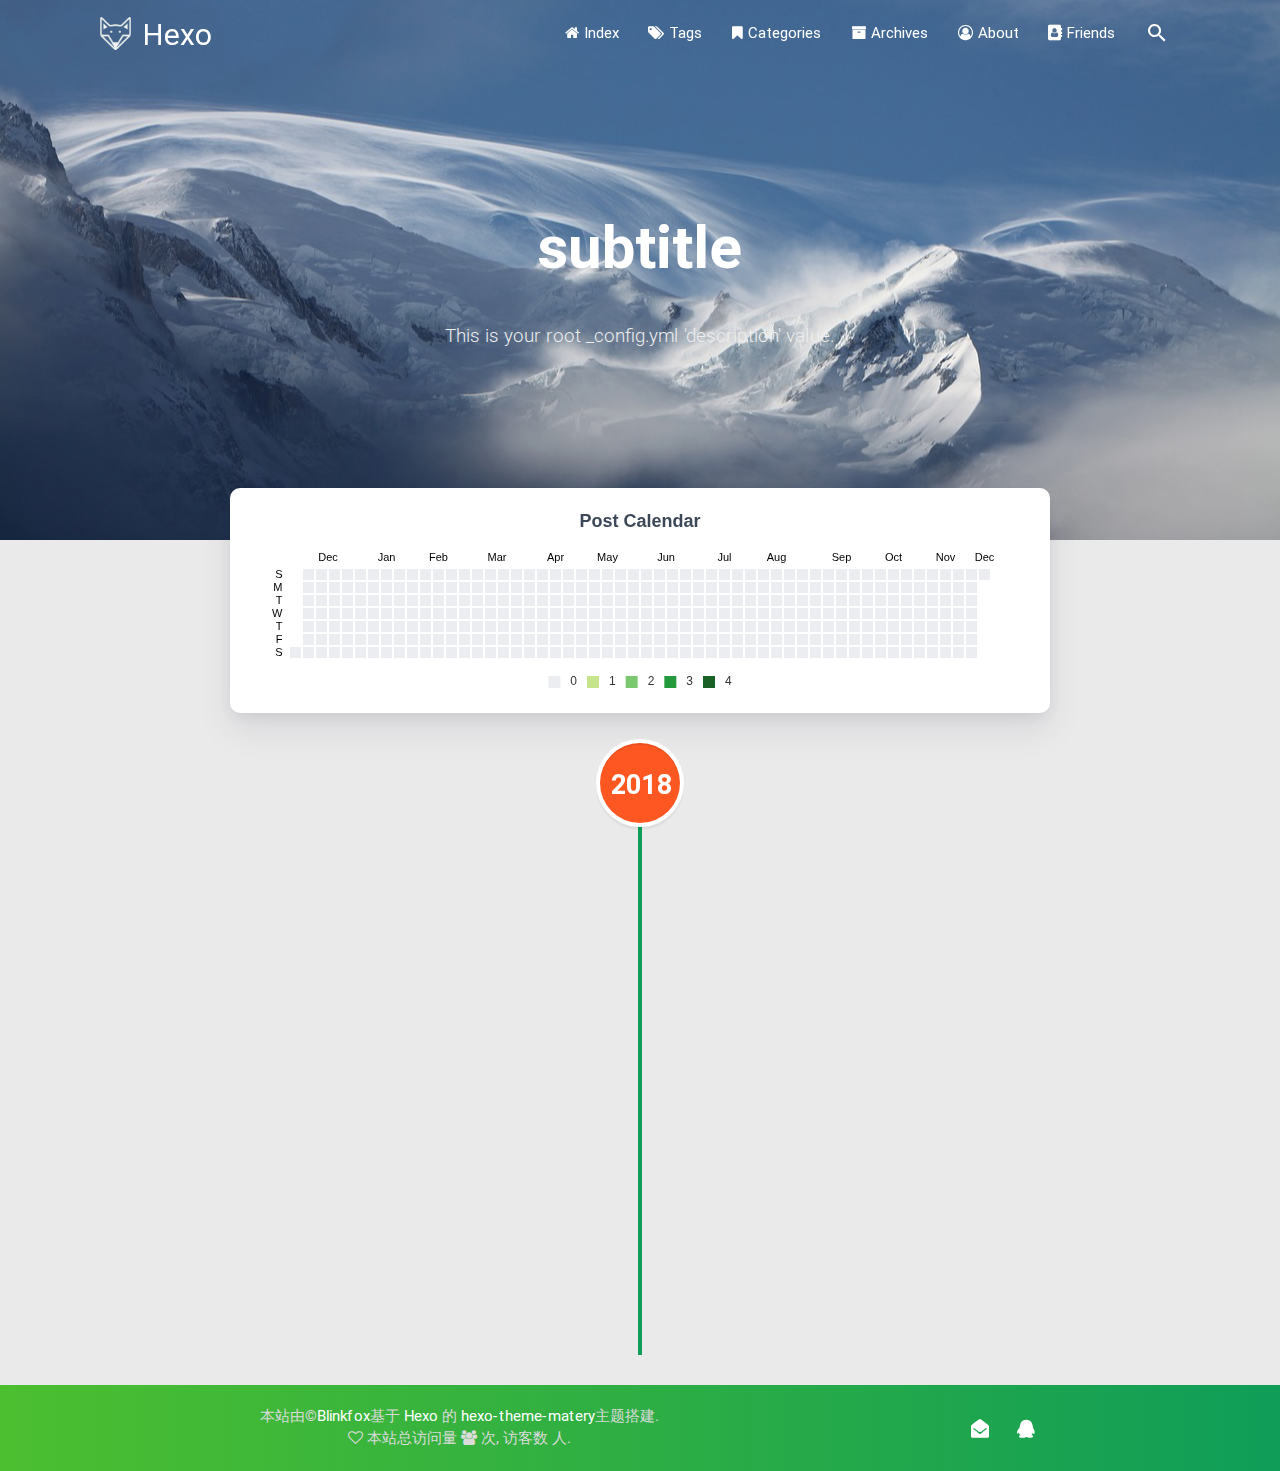
==== commit 702f17de: "Site updated: 2019-12-01 21:08:11" ====
--- a/archives/index.html
+++ b/archives/index.html
@@ -379,7 +379,7 @@
             type: 'heatmap',
             coordinateSystem: 'calendar',
             calendarIndex: 0,
-            data: [["2018-12-01", 0], ["2018-12-02", 0], ["2018-12-03", 0], ["2018-12-04", 0], ["2018-12-05", 0], ["2018-12-06", 0], ["2018-12-07", 0], ["2018-12-08", 0], ["2018-12-09", 0], ["2018-12-10", 0], ["2018-12-11", 0], ["2018-12-12", 0], ["2018-12-13", 0], ["2018-12-14", 0], ["2018-12-15", 0], ["2018-12-16", 0], ["2018-12-17", 0], ["2018-12-18", 0], ["2018-12-19", 0], ["2018-12-20", 0], ["2018-12-21", 0], ["2018-12-22", 0], ["2018-12-23", 0], ["2018-12-24", 0], ["2018-12-25", 0], ["2018-12-26", 0], ["2018-12-27", 0], ["2018-12-28", 0], ["2018-12-29", 0], ["2018-12-30", 0], ["2018-12-31", 0], ["2019-01-01", 0], ["2019-01-02", 0], ["2019-01-03", 0], ["2019-01-04", 0], ["2019-01-05", 0], ["2019-01-06", 0], ["2019-01-07", 0], ["2019-01-08", 0], ["2019-01-09", 0], ["2019-01-10", 0], ["2019-01-11", 0], ["2019-01-12", 0], ["2019-01-13", 0], ["2019-01-14", 0], ["2019-01-15", 0], ["2019-01-16", 0], ["2019-01-17", 0], ["2019-01-18", 0], ["2019-01-19", 0], ["2019-01-20", 0], ["2019-01-21", 0], ["2019-01-22", 0], ["2019-01-23", 0], ["2019-01-24", 0], ["2019-01-25", 0], ["2019-01-26", 0], ["2019-01-27", 0], ["2019-01-28", 0], ["2019-01-29", 0], ["2019-01-30", 0], ["2019-01-31", 0], ["2019-02-01", 0], ["2019-02-02", 0], ["2019-02-03", 0], ["2019-02-04", 0], ["2019-02-05", 0], ["2019-02-06", 0], ["2019-02-07", 0], ["2019-02-08", 0], ["2019-02-09", 0], ["2019-02-10", 0], ["2019-02-11", 0], ["2019-02-12", 0], ["2019-02-13", 0], ["2019-02-14", 0], ["2019-02-15", 0], ["2019-02-16", 0], ["2019-02-17", 0], ["2019-02-18", 0], ["2019-02-19", 0], ["2019-02-20", 0], ["2019-02-21", 0], ["2019-02-22", 0], ["2019-02-23", 0], ["2019-02-24", 0], ["2019-02-25", 0], ["2019-02-26", 0], ["2019-02-27", 0], ["2019-02-28", 0], ["2019-03-01", 0], ["2019-03-02", 0], ["2019-03-03", 0], ["2019-03-04", 0], ["2019-03-05", 0], ["2019-03-06", 0], ["2019-03-07", 0], ["2019-03-08", 0], ["2019-03-09", 0], ["2019-03-10", 0], ["2019-03-11", 0], ["2019-03-12", 0], ["2019-03-13", 0], ["2019-03-14", 0], ["2019-03-15", 0], ["2019-03-16", 0], ["2019-03-17", 0], ["2019-03-18", 0], ["2019-03-19", 0], ["2019-03-20", 0], ["2019-03-21", 0], ["2019-03-22", 0], ["2019-03-23", 0], ["2019-03-24", 0], ["2019-03-25", 0], ["2019-03-26", 0], ["2019-03-27", 0], ["2019-03-28", 0], ["2019-03-29", 0], ["2019-03-30", 0], ["2019-03-31", 0], ["2019-04-01", 0], ["2019-04-02", 0], ["2019-04-03", 0], ["2019-04-04", 0], ["2019-04-05", 0], ["2019-04-06", 0], ["2019-04-07", 0], ["2019-04-08", 0], ["2019-04-09", 0], ["2019-04-10", 0], ["2019-04-11", 0], ["2019-04-12", 0], ["2019-04-13", 0], ["2019-04-14", 0], ["2019-04-15", 0], ["2019-04-16", 0], ["2019-04-17", 0], ["2019-04-18", 0], ["2019-04-19", 0], ["2019-04-20", 0], ["2019-04-21", 0], ["2019-04-22", 0], ["2019-04-23", 0], ["2019-04-24", 0], ["2019-04-25", 0], ["2019-04-26", 0], ["2019-04-27", 0], ["2019-04-28", 0], ["2019-04-29", 0], ["2019-04-30", 0], ["2019-05-01", 0], ["2019-05-02", 0], ["2019-05-03", 0], ["2019-05-04", 0], ["2019-05-05", 0], ["2019-05-06", 0], ["2019-05-07", 0], ["2019-05-08", 0], ["2019-05-09", 0], ["2019-05-10", 0], ["2019-05-11", 0], ["2019-05-12", 0], ["2019-05-13", 0], ["2019-05-14", 0], ["2019-05-15", 0], ["2019-05-16", 0], ["2019-05-17", 0], ["2019-05-18", 0], ["2019-05-19", 0], ["2019-05-20", 0], ["2019-05-21", 0], ["2019-05-22", 0], ["2019-05-23", 0], ["2019-05-24", 0], ["2019-05-25", 0], ["2019-05-26", 0], ["2019-05-27", 0], ["2019-05-28", 0], ["2019-05-29", 0], ["2019-05-30", 0], ["2019-05-31", 0], ["2019-06-01", 0], ["2019-06-02", 0], ["2019-06-03", 0], ["2019-06-04", 0], ["2019-06-05", 0], ["2019-06-06", 0], ["2019-06-07", 0], ["2019-06-08", 0], ["2019-06-09", 0], ["2019-06-10", 0], ["2019-06-11", 0], ["2019-06-12", 0], ["2019-06-13", 0], ["2019-06-14", 0], ["2019-06-15", 0], ["2019-06-16", 0], ["2019-06-17", 0], ["2019-06-18", 0], ["2019-06-19", 0], ["2019-06-20", 0], ["2019-06-21", 0], ["2019-06-22", 0], ["2019-06-23", 0], ["2019-06-24", 0], ["2019-06-25", 0], ["2019-06-26", 0], ["2019-06-27", 0], ["2019-06-28", 0], ["2019-06-29", 0], ["2019-06-30", 0], ["2019-07-01", 0], ["2019-07-02", 0], ["2019-07-03", 0], ["2019-07-04", 0], ["2019-07-05", 0], ["2019-07-06", 0], ["2019-07-07", 0], ["2019-07-08", 0], ["2019-07-09", 0], ["2019-07-10", 0], ["2019-07-11", 0], ["2019-07-12", 0], ["2019-07-13", 0], ["2019-07-14", 0], ["2019-07-15", 0], ["2019-07-16", 0], ["2019-07-17", 0], ["2019-07-18", 0], ["2019-07-19", 0], ["2019-07-20", 0], ["2019-07-21", 0], ["2019-07-22", 0], ["2019-07-23", 0], ["2019-07-24", 0], ["2019-07-25", 0], ["2019-07-26", 0], ["2019-07-27", 0], ["2019-07-28", 0], ["2019-07-29", 0], ["2019-07-30", 0], ["2019-07-31", 0], ["2019-08-01", 0], ["2019-08-02", 0], ["2019-08-03", 0], ["2019-08-04", 0], ["2019-08-05", 0], ["2019-08-06", 0], ["2019-08-07", 0], ["2019-08-08", 0], ["2019-08-09", 0], ["2019-08-10", 0], ["2019-08-11", 0], ["2019-08-12", 0], ["2019-08-13", 0], ["2019-08-14", 0], ["2019-08-15", 0], ["2019-08-16", 0], ["2019-08-17", 0], ["2019-08-18", 0], ["2019-08-19", 0], ["2019-08-20", 0], ["2019-08-21", 0], ["2019-08-22", 0], ["2019-08-23", 0], ["2019-08-24", 0], ["2019-08-25", 0], ["2019-08-26", 0], ["2019-08-27", 0], ["2019-08-28", 0], ["2019-08-29", 0], ["2019-08-30", 0], ["2019-08-31", 0], ["2019-09-01", 0], ["2019-09-02", 0], ["2019-09-03", 0], ["2019-09-04", 0], ["2019-09-05", 0], ["2019-09-06", 0], ["2019-09-07", 0], ["2019-09-08", 0], ["2019-09-09", 0], ["2019-09-10", 0], ["2019-09-11", 0], ["2019-09-12", 0], ["2019-09-13", 0], ["2019-09-14", 0], ["2019-09-15", 0], ["2019-09-16", 0], ["2019-09-17", 0], ["2019-09-18", 0], ["2019-09-19", 0], ["2019-09-20", 0], ["2019-09-21", 0], ["2019-09-22", 0], ["2019-09-23", 0], ["2019-09-24", 0], ["2019-09-25", 0], ["2019-09-26", 0], ["2019-09-27", 0], ["2019-09-28", 0], ["2019-09-29", 0], ["2019-09-30", 0], ["2019-10-01", 0], ["2019-10-02", 0], ["2019-10-03", 0], ["2019-10-04", 0], ["2019-10-05", 0], ["2019-10-06", 0], ["2019-10-07", 0], ["2019-10-08", 0], ["2019-10-09", 0], ["2019-10-10", 0], ["2019-10-11", 0], ["2019-10-12", 0], ["2019-10-13", 0], ["2019-10-14", 0], ["2019-10-15", 0], ["2019-10-16", 0], ["2019-10-17", 0], ["2019-10-18", 0], ["2019-10-19", 0], ["2019-10-20", 0], ["2019-10-21", 0], ["2019-10-22", 0], ["2019-10-23", 0], ["2019-10-24", 0], ["2019-10-25", 0], ["2019-10-26", 0], ["2019-10-27", 0], ["2019-10-28", 0], ["2019-10-29", 0], ["2019-10-30", 0], ["2019-10-31", 0], ["2019-11-01", 0], ["2019-11-02", 0], ["2019-11-03", 0], ["2019-11-04", 0], ["2019-11-05", 0], ["2019-11-06", 0], ["2019-11-07", 0], ["2019-11-08", 0], ["2019-11-09", 0], ["2019-11-10", 0], ["2019-11-11", 0], ["2019-11-12", 0], ["2019-11-13", 0], ["2019-11-14", 0], ["2019-11-15", 0], ["2019-11-16", 0], ["2019-11-17", 0], ["2019-11-18", 0], ["2019-11-19", 0], ["2019-11-20", 0], ["2019-11-21", 0], ["2019-11-22", 0], ["2019-11-23", 0], ["2019-11-24", 0], ["2019-11-25", 0], ["2019-11-26", 0], ["2019-11-27", 1], ["2019-11-28", 0], ["2019-11-29", 0], ["2019-11-30", 0], ["2019-12-01", 0]]
+            data: [["2018-12-01", 0], ["2018-12-02", 0], ["2018-12-03", 0], ["2018-12-04", 0], ["2018-12-05", 0], ["2018-12-06", 0], ["2018-12-07", 0], ["2018-12-08", 0], ["2018-12-09", 0], ["2018-12-10", 0], ["2018-12-11", 0], ["2018-12-12", 0], ["2018-12-13", 0], ["2018-12-14", 0], ["2018-12-15", 0], ["2018-12-16", 0], ["2018-12-17", 0], ["2018-12-18", 0], ["2018-12-19", 0], ["2018-12-20", 0], ["2018-12-21", 0], ["2018-12-22", 0], ["2018-12-23", 0], ["2018-12-24", 0], ["2018-12-25", 0], ["2018-12-26", 0], ["2018-12-27", 0], ["2018-12-28", 0], ["2018-12-29", 0], ["2018-12-30", 0], ["2018-12-31", 0], ["2019-01-01", 0], ["2019-01-02", 0], ["2019-01-03", 0], ["2019-01-04", 0], ["2019-01-05", 0], ["2019-01-06", 0], ["2019-01-07", 0], ["2019-01-08", 0], ["2019-01-09", 0], ["2019-01-10", 0], ["2019-01-11", 0], ["2019-01-12", 0], ["2019-01-13", 0], ["2019-01-14", 0], ["2019-01-15", 0], ["2019-01-16", 0], ["2019-01-17", 0], ["2019-01-18", 0], ["2019-01-19", 0], ["2019-01-20", 0], ["2019-01-21", 0], ["2019-01-22", 0], ["2019-01-23", 0], ["2019-01-24", 0], ["2019-01-25", 0], ["2019-01-26", 0], ["2019-01-27", 0], ["2019-01-28", 0], ["2019-01-29", 0], ["2019-01-30", 0], ["2019-01-31", 0], ["2019-02-01", 0], ["2019-02-02", 0], ["2019-02-03", 0], ["2019-02-04", 0], ["2019-02-05", 0], ["2019-02-06", 0], ["2019-02-07", 0], ["2019-02-08", 0], ["2019-02-09", 0], ["2019-02-10", 0], ["2019-02-11", 0], ["2019-02-12", 0], ["2019-02-13", 0], ["2019-02-14", 0], ["2019-02-15", 0], ["2019-02-16", 0], ["2019-02-17", 0], ["2019-02-18", 0], ["2019-02-19", 0], ["2019-02-20", 0], ["2019-02-21", 0], ["2019-02-22", 0], ["2019-02-23", 0], ["2019-02-24", 0], ["2019-02-25", 0], ["2019-02-26", 0], ["2019-02-27", 0], ["2019-02-28", 0], ["2019-03-01", 0], ["2019-03-02", 0], ["2019-03-03", 0], ["2019-03-04", 0], ["2019-03-05", 0], ["2019-03-06", 0], ["2019-03-07", 0], ["2019-03-08", 0], ["2019-03-09", 0], ["2019-03-10", 0], ["2019-03-11", 0], ["2019-03-12", 0], ["2019-03-13", 0], ["2019-03-14", 0], ["2019-03-15", 0], ["2019-03-16", 0], ["2019-03-17", 0], ["2019-03-18", 0], ["2019-03-19", 0], ["2019-03-20", 0], ["2019-03-21", 0], ["2019-03-22", 0], ["2019-03-23", 0], ["2019-03-24", 0], ["2019-03-25", 0], ["2019-03-26", 0], ["2019-03-27", 0], ["2019-03-28", 0], ["2019-03-29", 0], ["2019-03-30", 0], ["2019-03-31", 0], ["2019-04-01", 0], ["2019-04-02", 0], ["2019-04-03", 0], ["2019-04-04", 0], ["2019-04-05", 0], ["2019-04-06", 0], ["2019-04-07", 0], ["2019-04-08", 0], ["2019-04-09", 0], ["2019-04-10", 0], ["2019-04-11", 0], ["2019-04-12", 0], ["2019-04-13", 0], ["2019-04-14", 0], ["2019-04-15", 0], ["2019-04-16", 0], ["2019-04-17", 0], ["2019-04-18", 0], ["2019-04-19", 0], ["2019-04-20", 0], ["2019-04-21", 0], ["2019-04-22", 0], ["2019-04-23", 0], ["2019-04-24", 0], ["2019-04-25", 0], ["2019-04-26", 0], ["2019-04-27", 0], ["2019-04-28", 0], ["2019-04-29", 0], ["2019-04-30", 0], ["2019-05-01", 0], ["2019-05-02", 0], ["2019-05-03", 0], ["2019-05-04", 0], ["2019-05-05", 0], ["2019-05-06", 0], ["2019-05-07", 0], ["2019-05-08", 0], ["2019-05-09", 0], ["2019-05-10", 0], ["2019-05-11", 0], ["2019-05-12", 0], ["2019-05-13", 0], ["2019-05-14", 0], ["2019-05-15", 0], ["2019-05-16", 0], ["2019-05-17", 0], ["2019-05-18", 0], ["2019-05-19", 0], ["2019-05-20", 0], ["2019-05-21", 0], ["2019-05-22", 0], ["2019-05-23", 0], ["2019-05-24", 0], ["2019-05-25", 0], ["2019-05-26", 0], ["2019-05-27", 0], ["2019-05-28", 0], ["2019-05-29", 0], ["2019-05-30", 0], ["2019-05-31", 0], ["2019-06-01", 0], ["2019-06-02", 0], ["2019-06-03", 0], ["2019-06-04", 0], ["2019-06-05", 0], ["2019-06-06", 0], ["2019-06-07", 0], ["2019-06-08", 0], ["2019-06-09", 0], ["2019-06-10", 0], ["2019-06-11", 0], ["2019-06-12", 0], ["2019-06-13", 0], ["2019-06-14", 0], ["2019-06-15", 0], ["2019-06-16", 0], ["2019-06-17", 0], ["2019-06-18", 0], ["2019-06-19", 0], ["2019-06-20", 0], ["2019-06-21", 0], ["2019-06-22", 0], ["2019-06-23", 0], ["2019-06-24", 0], ["2019-06-25", 0], ["2019-06-26", 0], ["2019-06-27", 0], ["2019-06-28", 0], ["2019-06-29", 0], ["2019-06-30", 0], ["2019-07-01", 0], ["2019-07-02", 0], ["2019-07-03", 0], ["2019-07-04", 0], ["2019-07-05", 0], ["2019-07-06", 0], ["2019-07-07", 0], ["2019-07-08", 0], ["2019-07-09", 0], ["2019-07-10", 0], ["2019-07-11", 0], ["2019-07-12", 0], ["2019-07-13", 0], ["2019-07-14", 0], ["2019-07-15", 0], ["2019-07-16", 0], ["2019-07-17", 0], ["2019-07-18", 0], ["2019-07-19", 0], ["2019-07-20", 0], ["2019-07-21", 0], ["2019-07-22", 0], ["2019-07-23", 0], ["2019-07-24", 0], ["2019-07-25", 0], ["2019-07-26", 0], ["2019-07-27", 0], ["2019-07-28", 0], ["2019-07-29", 0], ["2019-07-30", 0], ["2019-07-31", 0], ["2019-08-01", 0], ["2019-08-02", 0], ["2019-08-03", 0], ["2019-08-04", 0], ["2019-08-05", 0], ["2019-08-06", 0], ["2019-08-07", 0], ["2019-08-08", 0], ["2019-08-09", 0], ["2019-08-10", 0], ["2019-08-11", 0], ["2019-08-12", 0], ["2019-08-13", 0], ["2019-08-14", 0], ["2019-08-15", 0], ["2019-08-16", 0], ["2019-08-17", 0], ["2019-08-18", 0], ["2019-08-19", 0], ["2019-08-20", 0], ["2019-08-21", 0], ["2019-08-22", 0], ["2019-08-23", 0], ["2019-08-24", 0], ["2019-08-25", 0], ["2019-08-26", 0], ["2019-08-27", 0], ["2019-08-28", 0], ["2019-08-29", 0], ["2019-08-30", 0], ["2019-08-31", 0], ["2019-09-01", 0], ["2019-09-02", 0], ["2019-09-03", 0], ["2019-09-04", 0], ["2019-09-05", 0], ["2019-09-06", 0], ["2019-09-07", 0], ["2019-09-08", 0], ["2019-09-09", 0], ["2019-09-10", 0], ["2019-09-11", 0], ["2019-09-12", 0], ["2019-09-13", 0], ["2019-09-14", 0], ["2019-09-15", 0], ["2019-09-16", 0], ["2019-09-17", 0], ["2019-09-18", 0], ["2019-09-19", 0], ["2019-09-20", 0], ["2019-09-21", 0], ["2019-09-22", 0], ["2019-09-23", 0], ["2019-09-24", 0], ["2019-09-25", 0], ["2019-09-26", 0], ["2019-09-27", 0], ["2019-09-28", 0], ["2019-09-29", 0], ["2019-09-30", 0], ["2019-10-01", 0], ["2019-10-02", 0], ["2019-10-03", 0], ["2019-10-04", 0], ["2019-10-05", 0], ["2019-10-06", 0], ["2019-10-07", 0], ["2019-10-08", 0], ["2019-10-09", 0], ["2019-10-10", 0], ["2019-10-11", 0], ["2019-10-12", 0], ["2019-10-13", 0], ["2019-10-14", 0], ["2019-10-15", 0], ["2019-10-16", 0], ["2019-10-17", 0], ["2019-10-18", 0], ["2019-10-19", 0], ["2019-10-20", 0], ["2019-10-21", 0], ["2019-10-22", 0], ["2019-10-23", 0], ["2019-10-24", 0], ["2019-10-25", 0], ["2019-10-26", 0], ["2019-10-27", 0], ["2019-10-28", 0], ["2019-10-29", 0], ["2019-10-30", 0], ["2019-10-31", 0], ["2019-11-01", 0], ["2019-11-02", 0], ["2019-11-03", 0], ["2019-11-04", 0], ["2019-11-05", 0], ["2019-11-06", 0], ["2019-11-07", 0], ["2019-11-08", 0], ["2019-11-09", 0], ["2019-11-10", 0], ["2019-11-11", 0], ["2019-11-12", 0], ["2019-11-13", 0], ["2019-11-14", 0], ["2019-11-15", 0], ["2019-11-16", 0], ["2019-11-17", 0], ["2019-11-18", 0], ["2019-11-19", 0], ["2019-11-20", 0], ["2019-11-21", 0], ["2019-11-22", 0], ["2019-11-23", 0], ["2019-11-24", 0], ["2019-11-25", 0], ["2019-11-26", 0], ["2019-11-27", 0], ["2019-11-28", 0], ["2019-11-29", 0], ["2019-11-30", 0], ["2019-12-01", 0]]
         }]
 
     };
@@ -391,65 +391,6 @@
     
 
     <div id="cd-timeline" class="container">
-        
-        <div class="cd-timeline-block">
-
-            
-            
-            
-            <div class="cd-timeline-img year" data-aos="zoom-in-up">
-                <a href="/archives/2019">2019</a>
-            </div>
-            
-
-            
-            
-            
-            <div class="cd-timeline-img month" data-aos="zoom-in-up">
-                <a href="/archives/2019/11">11</a>
-            </div>
-            
-
-            
-            <div class="cd-timeline-img day" data-aos="zoom-in-up">
-                <span>27</span>
-            </div>
-            <article class="cd-timeline-content" data-aos="fade-up">
-                <div class="article col s12 m6">
-                    <div class="card">
-                        <a href="/2019/11/27/hello-world/">
-                            <div class="card-image">
-                                
-                                
-                                <img src="/medias/featureimages/12.jpg" class="responsive-img" alt="Hello World">
-                                
-                                <span class="card-title">Hello World</span>
-                            </div>
-                        </a>
-                        <div class="card-content article-content">
-                            <div class="summary">
-                                
-                                    Welcome to Hexo! This is your very first post. Check documentation for more info
-                                
-                            </div>
-                            <div class="publish-info">
-                                <span class="publish-date">
-                                    <i class="fa fa-clock-o fa-fw icon-date"></i>2019-11-27
-                                </span>
-                                <span class="publish-author">
-                                    
-                                    <i class="fa fa-user fa-fw"></i>
-                                    John Doe
-                                    
-                                </span>
-                            </div>
-                        </div>
-
-                        
-                    </div>
-                </div>
-            </article>
-        </div>
         
         <div class="cd-timeline-block">
 
@@ -498,7 +439,7 @@
                                 <span class="publish-author">
                                     
                                     <i class="fa fa-user fa-fw"></i>
-                                    John Doe
+                                    StarkB
                                     
                                 </span>
                             </div>
